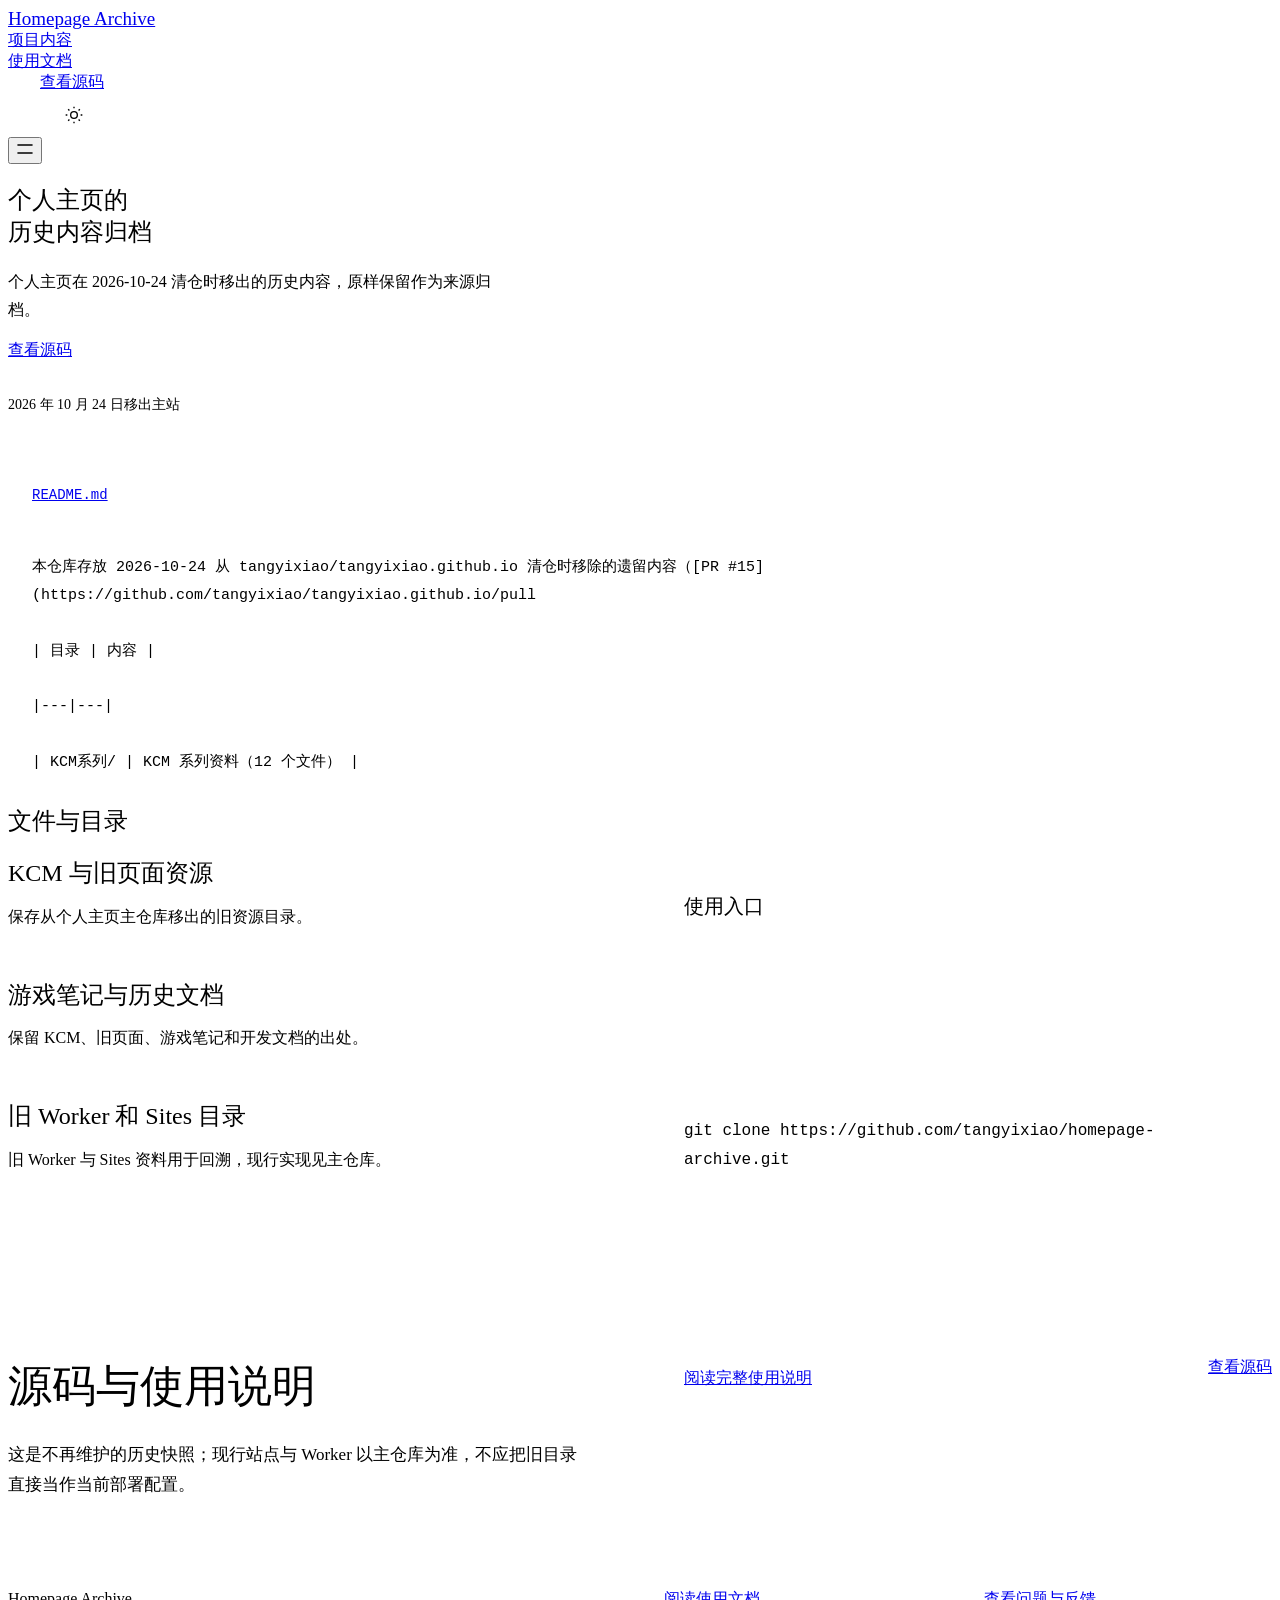
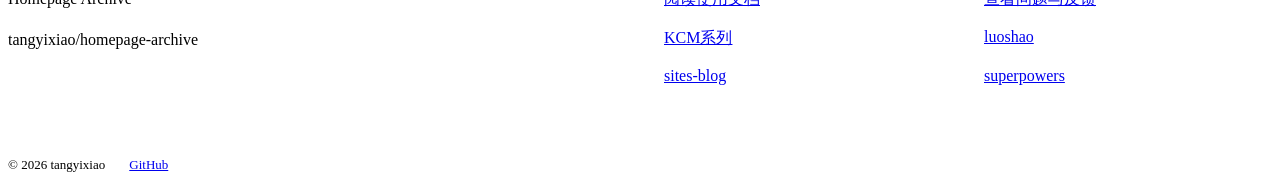
==== index.html @ c4706e4e "docs(pages): add project introduction website" ====
<!doctype html><html lang="zh-CN" data-type="software" data-radius="sharp" data-buttons="solid" data-motion data-page-mode="short" data-project="homepage-archive"><head><meta charset="utf-8"><meta name="viewport" content="width=device-width, initial-scale=1, viewport-fit=cover"><meta name="page-type" content="software"><meta name="site-kind" content="software"><title>Homepage Archive · 个人主页的 历史内容归档</title><meta name="description" content="个人主页在 2026-10-24 清仓时移出的历史内容，原样保留作为来源归档。"><link rel="stylesheet" href="assets/system.css"><link rel="stylesheet" href="assets/ui/cards.css"><link rel="stylesheet" href="assets/motion/motion.css"><link rel="stylesheet" href="assets/layout/layout.css"><link rel="stylesheet" href="assets/page.css"><!-- <html lang="en" data-radius="sharp">; keep this <style> after the links: layout.css resets --ly-scale -->
<style>
:root {
  --p-bg: #fafafa; --p-surface: #f0f1f3; --p-ink: #171717; --p-muted: #595959;
  --p-accent: #1748ca; --p-accent-ink: #fafafa; --p-action: #1748ca; --p-action-ink: #fafafa;
  --p-inv-bg: #171717; --p-inv-surface: #242424; --p-inv-ink: #fafafa; --p-inv-muted: #9b9b9b;
  --p-inv-accent: #fafafa; --p-inv-accent-ink: #171717; --p-inv-action: #fafafa; --p-inv-action-ink: #171717;
  --font-display: "Geist", system-ui, sans-serif;
  --font-text: "Geist", system-ui, sans-serif;
  --font-mono: "Geist Mono", ui-monospace, "SFMono-Regular", Menlo, Consolas, monospace;
  --display-weight: 500;
  --display-tracking: -0.035em;
  --display-tracking-xl: -0.045em;
}
</style><style>html[data-theme="light"]{--p-bg:#fafafa;--p-surface:#f0f1f3;--p-ink:#171717;--p-muted:#595959;--p-accent:#1748ca;--p-accent-ink:#ffffff;--p-action:#1748ca;--p-action-ink:#ffffff;color-scheme:light}html[data-theme="dark"]{--p-bg:#131517;--p-surface:#202427;--p-ink:#f0f1f2;--p-muted:#b5bbc1;--p-accent:#a4c2ff;--p-accent-ink:#131517;--p-action:#a4c2ff;--p-action-ink:#131517;color-scheme:dark}</style><script src="assets/theme.js"></script><link rel="icon" href="favicon.svg" type="image/svg+xml"></head><body><!-- source: tangyixiao/homepage-archive; hero: statement; brand/material override of dealer recorded in plans. --><header class="nav"><div class="wrap nav__bar"><a class="skip-link" href="#top">跳到正文</a><a class="nav__logo" href="#top">Homepage Archive</a><nav class="nav__links" aria-label="章节导航"><div class="nav__item"><a class="nav__link" href="#work">项目内容</a></div><div class="nav__item"><a class="nav__link" href="docs.html">使用文档</a></div></nav><div class="nav__actions"><a class="btn btn--primary" href="https://github.com/tangyixiao/homepage-archive">查看源码</a><button class="theme-toggle" type="button" data-theme-toggle aria-label="切换深浅色" aria-pressed="false"><svg width="20" height="20" viewBox="0 0 24 24" fill="none" stroke="currentColor" stroke-width="1.6" aria-hidden="true"><circle cx="12" cy="12" r="4"/><path d="M12 2v2m0 16v2M2 12h2m16 0h2M5 5l1.5 1.5m11 11L19 19M5 19l1.5-1.5m11-11L19 5"/></svg></button></div><button class="nav__toggle" type="button" aria-expanded="false" aria-label="菜单"><svg width="18" height="18" viewBox="0 0 18 18" aria-hidden="true"><path d="M2 5h14M2 13h14" stroke="currentColor" stroke-width="1.6" stroke-linecap="round"/></svg></button></div></header><main><section class="hero hero--statement" id="top"><div class="wrap"><div class="hero-text hero__in"><h1 id="hero-h">个人主页的<br>历史内容归档</h1><p class="hero__lead">个人主页在 2026-10-24 清仓时移出的历史内容，原样保留作为来源归档。</p><div class="btn-row"><a class="btn btn--primary" href="https://github.com/tangyixiao/homepage-archive">查看源码</a></div><p class="project-fact">2026 年 10 月 24 日移出主站</p><div class="statement-source"><div class="source-preview" data-visual><a class="source-path" href="https://github.com/tangyixiao/homepage-archive/blob/main/README.md">README.md</a><pre><code>本仓库存放 2026-10-24 从 tangyixiao/tangyixiao.github.io 清仓时移除的遗留内容（[PR #15](https://github.com/tangyixiao/tangyixiao.github.io/pull

| 目录 | 内容 |

|---|---|

| KCM系列/ | KCM 系列资料（12 个文件） |

| luoshao/ | luoshao 页面资源 |

| 极限身法/ | 「极限身法（无bug版）」游戏笔记 |

| worker-temp/ | Cloudflare Worker 临时开发目录（tangyixiao-api，notes 子系统的历史版本；现行版本见主仓库 notes-worker.js） |</code></pre></div></div></div></div></section><section class="section ground-surface" id="work"><div class="wrap"><div class="section-head"><h2>文件与目录</h2></div><div class="work-grid"><ul class="feature-rows"><li><h3>KCM 与旧页面资源</h3><p>保存从个人主页主仓库移出的旧资源目录。</p></li><li><h3>游戏笔记与历史文档</h3><p>保留 KCM、旧页面、游戏笔记和开发文档的出处。</p></li><li><h3>旧 Worker 和 Sites 目录</h3><p>旧 Worker 与 Sites 资料用于回溯，现行实现见主仓库。</p></li></ul><div class="work-material"><div class="usage-block"><p>使用入口</p><pre><code>git clone https://github.com/tangyixiao/homepage-archive.git</code></pre><a class="link" href="https://github.com/tangyixiao/homepage-archive/blob/main/README.md">阅读完整使用说明</a></div></div></div></div></section></main><footer class="footer closing footer--columns" id="use"><div class="wrap"><div class="closing-head"><h2>源码与使用说明</h2><p>这是不再维护的历史快照；现行站点与 Worker 以主仓库为准，不应把旧目录直接当作当前部署配置。</p><a class="btn btn--primary" href="https://github.com/tangyixiao/homepage-archive">查看源码</a></div><div class="closing-directory"><div class="footer__grid"><div><p class="footer-name">Homepage Archive</p><p>tangyixiao/homepage-archive</p></div><div class="resource-links"><a class="link" href="https://github.com/tangyixiao/homepage-archive/blob/main/README.md">阅读使用文档</a><a class="link" href="https://github.com/tangyixiao/homepage-archive/issues">查看问题与反馈</a><a class="link" href="https://github.com/tangyixiao/homepage-archive/tree/main/KCM%E7%B3%BB%E5%88%97">KCM系列</a><a class="link" href="https://github.com/tangyixiao/homepage-archive/tree/main/luoshao">luoshao</a><a class="link" href="https://github.com/tangyixiao/homepage-archive/tree/main/sites-blog">sites-blog</a><a class="link" href="https://github.com/tangyixiao/homepage-archive/tree/main/superpowers">superpowers</a></div></div><div class="footer__legal"><span>© 2026 tangyixiao</span><a href="https://github.com/tangyixiao/homepage-archive">GitHub</a></div></div></div></footer><script type="module" src="assets/system.js"></script><script type="module" src="assets/motion/motion.js"></script><script type="module" src="assets/layout/layout.js"></script></body></html>
---- assets/page.css ----
/* Page composition over the unmodified taste system. Source excerpts and photographs are the work. */
:root{--font-text:"Geist","PingFang SC","Microsoft YaHei",sans-serif;--font-display:"Geist","PingFang SC","Microsoft YaHei",sans-serif}
h1,h2,h3{font-weight:500;text-wrap:balance}h1{max-width:16ch}p{line-height:1.75}.nav__logo{font-size:19px;max-width:45%;overflow-wrap:anywhere}.nav__links{margin-left:auto}.nav__actions{margin-left:32px}.project-fact{margin-top:32px;font-size:14px;color:var(--muted)}
.hero__text{min-width:0}.hero__lead{max-width:40ch}.hero__media.material-media{background:none;border:0;box-shadow:none}.hero__media.material-media> *{width:100%;height:100%;display:block}.material-media .source-preview{height:100%;min-height:480px}.project-picture{display:block;overflow:hidden;width:100%;height:100%;background:var(--surface)}.project-picture img{width:100%;height:100%;object-fit:cover;display:block}.picture--contain img{object-fit:contain}.picture--contain{background:var(--surface)}
.material-stage{overflow:hidden;min-height:0}.material-stage>.project-picture{border-radius:0;background:transparent}.material-stage .picture--contain img{object-fit:contain}.source-preview{display:flex;flex-direction:column;border:1px solid var(--line);background:var(--surface);overflow:hidden;border-radius:var(--r-lg);color:var(--ink)}.source-path{font:500 14px/1.5 var(--font-mono);padding:20px 24px;border-bottom:1px solid var(--line);overflow-wrap:anywhere}.source-preview pre{margin:0;padding:28px 24px;overflow:auto;white-space:pre-wrap;overflow-wrap:anywhere;min-height:0;font:400 15px/1.85 var(--font-mono);color:var(--ink)}
.project-fact:empty{display:none}.statement-source{margin-top:48px;height:320px}.statement-source .source-preview{height:100%}.hero--statement h1{max-width:18ch}.hero--statement .hero__lead{max-width:62ch}.hero--statement .hero__in{max-width:none}
.hero__head{display:grid;grid-template-columns:minmax(0,7fr) minmax(0,4fr);gap:72px}.hero--product h1{font-size:clamp(42px,5vw,72px);max-width:18ch;letter-spacing:-.035em;line-height:1.1}.hero--product .hero__lead{margin-top:0}.hero--product .material-stage{height:100%;min-height:260px;margin-top:32px}.product-intro{align-self:start}.product-intro .project-fact{margin-top:24px}
.work-grid{display:grid;grid-template-columns:minmax(0,5fr) minmax(0,6fr);gap:calc(100% / 12 + 24px)}.feature-rows{margin:0;padding:0;list-style:none}.feature-rows li{padding:24px 0;border-bottom:1px solid var(--line)}.feature-rows li:first-child{padding-top:0}.feature-rows h3{font-size:24px;line-height:1.4;margin:0 0 12px}.feature-rows p{margin:0;font-size:16px;line-height:1.75}.work-material{min-width:0;min-height:400px}.usage-block{height:100%;background:var(--surface);padding:32px;border:1px solid var(--line);border-radius:var(--r-lg);display:flex;flex-direction:column;gap:24px;justify-content:center}.usage-block>p{font-size:20px;margin:0}.usage-block pre{font:400 16px/1.8 var(--font-mono);margin:0;white-space:pre-wrap;overflow-wrap:anywhere}.usage-block .link{align-self:flex-start}.supporting-pictures{display:grid;grid-template-columns:1fr;gap:24px;height:100%;max-height:480px}.supporting-pictures>.project-picture{min-height:0;max-height:228px}.supporting-pictures>.project-picture:only-child{max-height:480px}
.photo-pair{display:grid;grid-template-columns:1fr 1fr;gap:24px;height:calc(100% - 140px);min-height:300px;max-height:520px}.photo-pair a{display:block;overflow:hidden}.photo-pair img{width:100%;height:100%;object-fit:cover;display:block}.flag-field{display:grid;grid-template-columns:repeat(4,1fr);gap:48px;align-items:center;justify-items:center;width:100%;height:100%}.flag-field a{display:block;width:100%;overflow:hidden}.flag-field img{display:block;width:100%;height:auto;max-height:320px;object-fit:contain;image-rendering:auto}
.closing-head{display:grid;grid-template-columns:1fr auto;gap:24px 72px;align-content:start}.closing-head h2{grid-column:1;font-size:clamp(30px,3.4vw,48px);margin:0}.closing-head>p{grid-column:1;max-width:68ch;margin:0;font-size:17px}.closing-head>.btn{grid-column:2;grid-row:1/3;align-self:start}.closing-directory{display:flex;flex-direction:column;justify-content:flex-end;min-height:0}.footer.closing>.wrap{display:grid;grid-template-rows:1fr 1fr;gap:48px}.footer__grid{display:grid;grid-template-columns:1fr 1fr;gap:48px}.footer-name{font-size:32px;line-height:1.3;font-weight:500;margin:0 0 16px}.footer__grid p{font-size:16px}.resource-links{display:grid;grid-template-columns:1fr 1fr;gap:18px 32px;align-content:start}.resource-links .link{font-size:16px;overflow-wrap:anywhere;justify-self:start}.footer__legal{display:flex;align-items:baseline;flex-wrap:wrap;gap:24px;font-size:13px;border-top:1px solid var(--line);margin-top:48px;padding-top:24px}.credits summary{cursor:pointer}.credits ul{padding-left:16px}.credits a{overflow-wrap:anywhere}
html[data-project="OJ-NEXUS"] .source-preview,html[data-project="OJ-NEXUS"] .usage-block{border-radius:4px}html[data-project="OJ-NEXUS"] *{animation:none!important}
@media(min-width:640px) and (max-width:1023px){.work-grid{grid-template-columns:1fr;gap:32px}.feature-rows{display:grid;grid-template-columns:repeat(3,1fr);gap:24px}.feature-rows li{padding:0;border:0}.feature-rows h3{font-size:20px}.work-material{min-height:260px;height:300px}.hero__head{gap:32px}.material-media .source-preview{min-height:240px}.photo-pair{height:440px}.statement-source{height:300px}}
@media(max-width:639px){.nav__logo{font-size:16px;max-width:48%}.nav__actions{margin-left:auto}.nav__actions .btn{padding-inline:16px;font-size:14px}.hero--split h1,.hero--statement h1,.hero--product h1{font-size:clamp(30px,9vw,38px);line-height:1.15;max-width:18ch}.hero__lead{font-size:18px;line-height:1.65}.project-fact{margin-top:16px;font-size:13px}.hero__media.material-media{height:auto;min-height:0;flex:1}.material-media .source-preview{min-height:0;height:100%}.source-path{padding:12px 16px;font-size:13px}.source-preview pre{padding:16px;font-size:13px;line-height:1.7}.hero__head{display:block}.hero--product .hero__lead{margin-top:20px}.hero--product .material-stage{min-height:180px;margin-top:24px;flex:1}.hero--product .hero__in{display:flex;flex-direction:column}.hero--product .product-intro .project-fact{margin-top:16px}.work-grid{grid-template-columns:1fr;gap:32px}.feature-rows{display:block}.feature-rows li{padding:16px 0}.feature-rows h3{font-size:20px;margin-bottom:8px}.feature-rows p{font-size:16px}.work-material{min-height:220px;height:260px}.usage-block{padding:24px;gap:16px}.usage-block pre{font-size:14px}.photo-pair{grid-template-columns:1fr;gap:16px;height:calc(100% - 130px);max-height:none;min-height:0}.photo-pair a{min-height:180px}.flag-field{grid-template-columns:repeat(2,1fr);gap:24px}.flag-field img{max-height:140px}.statement-source{height:220px;margin-top:24px}.closing-head{display:flex;flex-direction:column;gap:24px}.closing-head>p{font-size:16px}.closing-head>.btn{align-self:stretch}.footer.closing>.wrap{grid-template-rows:auto 1fr;gap:48px}.footer__grid{grid-template-columns:1fr;gap:24px}.footer-name{font-size:28px}.resource-links{gap:16px}.footer__legal{margin-top:32px;gap:16px}.supporting-pictures{max-height:260px;grid-template-columns:1fr 1fr;gap:12px}.supporting-pictures>.project-picture{max-height:none}.photo-pair img{object-fit:cover}#work:has(.work-grid){--hm:2}#use{--hm:2}}
.skip-link{position:absolute;left:-10000px;top:auto;width:1px;height:1px;overflow:hidden}.skip-link:focus{left:var(--gutter);top:8px;width:auto;height:auto;background:var(--bg);padding:16px;z-index:20}.hero__head>:first-child{grid-column:1}.hero__head>.product-intro{grid-column:2}.hero--product .hero__stage.material-stage{border-radius:0}
@media(min-width:640px) and (max-width:1023px){.work-material{height:42vh;min-height:320px}.supporting-pictures{max-height:none}.supporting-pictures>.project-picture:only-child{max-height:none}.supporting-pictures>.project-picture{max-height:none;flex:1}.supporting-pictures{grid-template-rows:1fr 1fr}}
@media(max-width:639px){#work:has(.work-grid),#use{--hm:1}.nav__logo{max-width:53%;font-size:15px}.nav__actions{margin-left:auto}.nav__actions .btn{padding-inline:12px}.hero--product .hero__stage.material-stage{aspect-ratio:auto;flex:1}.hero__head>:first-child,.hero__head>.product-intro{grid-column:auto}}
.theme-toggle{height:44px;width:44px;display:grid;place-items:center;flex:0 0 44px;cursor:pointer;color:var(--ink);background:transparent;border:1px solid var(--line);border-radius:var(--r-btn);margin-left:12px;transition:background 180ms,transform 180ms}.theme-toggle:hover{background:var(--surface)}.theme-toggle:active{transform:translateY(1px)}.theme-toggle:focus-visible{outline:2px solid var(--accent);outline-offset:3px}
@media(min-width:1024px){.work-material{height:500px;min-height:500px}.work-material>.source-preview{height:100%}.hero--split h1{font-size:clamp(38px,4.5vw,64px)}}
@media(max-width:639px){.nav__logo{max-width:42%;font-size:14px}.nav__actions{margin-left:auto}.nav__toggle{margin-left:8px}.theme-toggle{margin-left:8px;width:36px;flex-basis:36px;height:40px}.nav__actions .btn{font-size:13px;padding-inline:10px}.nav__logo{line-height:1.3}.hero--product h1{font-size:32px}.source-path{line-height:1.6}}
@media(min-width:1024px){.hero__head{grid-template-columns:repeat(12,minmax(0,1fr));gap:24px;align-items:start}.hero__head>:first-child{grid-column:1/span 6}.hero__head>.product-intro{grid-column:7/span 6}.hero--product h1,.hero--split h1{font-size:60px}.work-grid{grid-template-columns:repeat(12,minmax(0,1fr));gap:24px}.feature-rows{grid-column:1/span 6;padding-right:48px}.work-material{grid-column:7/span 6}.work-grid .source-preview{height:100%}}
@media(min-width:640px) and (max-width:1023px){.hero__head{display:block}.product-intro{margin-top:24px}.product-intro .hero__lead{max-width:60ch}.hero--product h1{max-width:none}.hero__head .project-fact{margin-top:16px}.hero--product .hero__stage.material-stage{margin-top:24px}}
@media(max-width:639px){.work-material{height:236px;min-height:236px}.feature-rows h3{font-size:19px}.feature-rows li{padding:14px 0}.feature-rows p{line-height:1.65}}
@media(min-width:1024px){.work-material{height:min(500px,calc(100svh - 300px));min-height:0}.hero--product h1{font-size:clamp(40px,4.16vw,60px)}}
.work-material>.source-preview{height:100%}.source-preview pre{flex:1}.usage-block{justify-content:space-between}.supporting-pictures:has(>:only-child){grid-template-rows:1fr}
/* Real quoted source can contain arrays, Markdown brackets and the word placeholder.
   Keep kit diagnostics intact, but do not outline authentic source as unfinished page copy. */
.source-preview code[data-placeholder],.usage-block code[data-placeholder],.docs-markdown [data-placeholder]{outline:none}
.hero--product .hero__stage.material-stage{background:none}
.nav:not(.is-open) .nav__actions>.theme-toggle{display:grid}
@media(max-width:639px){.nav__logo{white-space:normal;max-width:40%;font-size:13px;line-height:1.35;min-width:0}.nav__bar{gap:8px}.nav__actions{gap:8px}.nav .nav__actions>.theme-toggle{margin-left:0}}
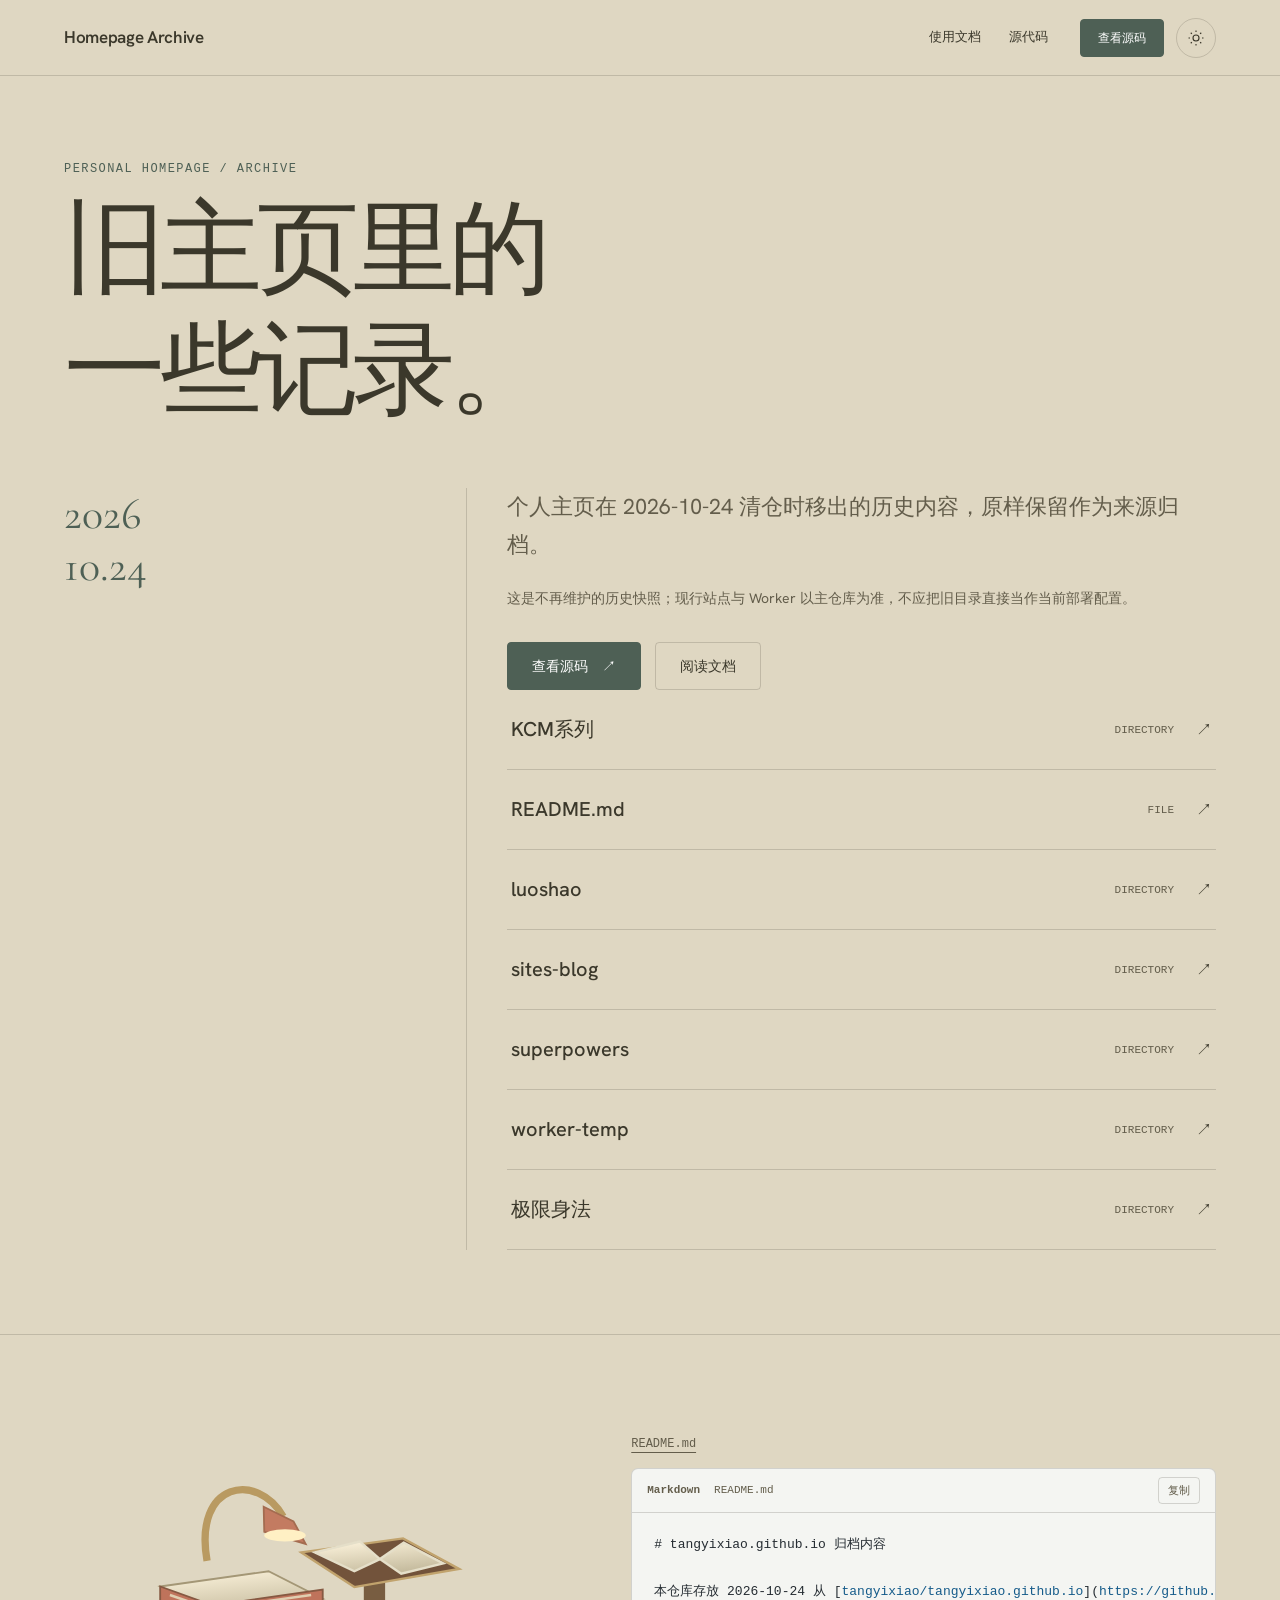
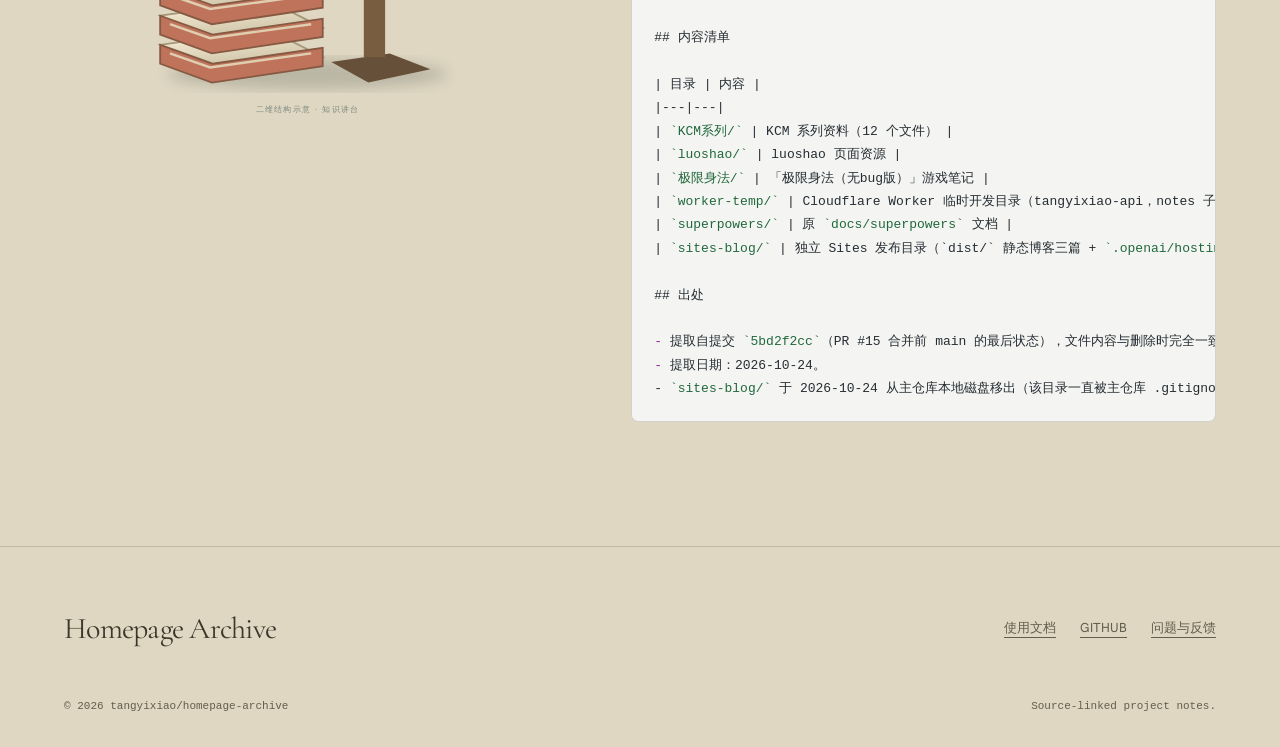
==== commit 8da64449: "docs(pages): polish source and mobile presentation" ====
--- a/index.html
+++ b/index.html
@@ -1,27 +1,20 @@
-<!doctype html><html lang="zh-CN" data-type="software" data-radius="sharp" data-buttons="solid" data-motion data-page-mode="short" data-project="homepage-archive"><head><meta charset="utf-8"><meta name="viewport" content="width=device-width, initial-scale=1, viewport-fit=cover"><meta name="page-type" content="software"><meta name="site-kind" content="software"><title>Homepage Archive · 个人主页的 历史内容归档</title><meta name="description" content="个人主页在 2026-10-24 清仓时移出的历史内容，原样保留作为来源归档。"><link rel="stylesheet" href="assets/system.css"><link rel="stylesheet" href="assets/ui/cards.css"><link rel="stylesheet" href="assets/motion/motion.css"><link rel="stylesheet" href="assets/layout/layout.css"><link rel="stylesheet" href="assets/page.css"><!-- <html lang="en" data-radius="sharp">; keep this <style> after the links: layout.css resets --ly-scale -->
-<style>
-:root {
-  --p-bg: #fafafa; --p-surface: #f0f1f3; --p-ink: #171717; --p-muted: #595959;
-  --p-accent: #1748ca; --p-accent-ink: #fafafa; --p-action: #1748ca; --p-action-ink: #fafafa;
-  --p-inv-bg: #171717; --p-inv-surface: #242424; --p-inv-ink: #fafafa; --p-inv-muted: #9b9b9b;
-  --p-inv-accent: #fafafa; --p-inv-accent-ink: #171717; --p-inv-action: #fafafa; --p-inv-action-ink: #171717;
-  --font-display: "Geist", system-ui, sans-serif;
-  --font-text: "Geist", system-ui, sans-serif;
-  --font-mono: "Geist Mono", ui-monospace, "SFMono-Regular", Menlo, Consolas, monospace;
-  --display-weight: 500;
-  --display-tracking: -0.035em;
-  --display-tracking-xl: -0.045em;
-}
-</style><style>html[data-theme="light"]{--p-bg:#fafafa;--p-surface:#f0f1f3;--p-ink:#171717;--p-muted:#595959;--p-accent:#1748ca;--p-accent-ink:#ffffff;--p-action:#1748ca;--p-action-ink:#ffffff;color-scheme:light}html[data-theme="dark"]{--p-bg:#131517;--p-surface:#202427;--p-ink:#f0f1f2;--p-muted:#b5bbc1;--p-accent:#a4c2ff;--p-accent-ink:#131517;--p-action:#a4c2ff;--p-action-ink:#131517;color-scheme:dark}</style><script src="assets/theme.js"></script><link rel="icon" href="favicon.svg" type="image/svg+xml"></head><body><!-- source: tangyixiao/homepage-archive; hero: statement; brand/material override of dealer recorded in plans. --><header class="nav"><div class="wrap nav__bar"><a class="skip-link" href="#top">跳到正文</a><a class="nav__logo" href="#top">Homepage Archive</a><nav class="nav__links" aria-label="章节导航"><div class="nav__item"><a class="nav__link" href="#work">项目内容</a></div><div class="nav__item"><a class="nav__link" href="docs.html">使用文档</a></div></nav><div class="nav__actions"><a class="btn btn--primary" href="https://github.com/tangyixiao/homepage-archive">查看源码</a><button class="theme-toggle" type="button" data-theme-toggle aria-label="切换深浅色" aria-pressed="false"><svg width="20" height="20" viewBox="0 0 24 24" fill="none" stroke="currentColor" stroke-width="1.6" aria-hidden="true"><circle cx="12" cy="12" r="4"/><path d="M12 2v2m0 16v2M2 12h2m16 0h2M5 5l1.5 1.5m11 11L19 19M5 19l1.5-1.5m11-11L19 5"/></svg></button></div><button class="nav__toggle" type="button" aria-expanded="false" aria-label="菜单"><svg width="18" height="18" viewBox="0 0 18 18" aria-hidden="true"><path d="M2 5h14M2 13h14" stroke="currentColor" stroke-width="1.6" stroke-linecap="round"/></svg></button></div></header><main><section class="hero hero--statement" id="top"><div class="wrap"><div class="hero-text hero__in"><h1 id="hero-h">个人主页的<br>历史内容归档</h1><p class="hero__lead">个人主页在 2026-10-24 清仓时移出的历史内容，原样保留作为来源归档。</p><div class="btn-row"><a class="btn btn--primary" href="https://github.com/tangyixiao/homepage-archive">查看源码</a></div><p class="project-fact">2026 年 10 月 24 日移出主站</p><div class="statement-source"><div class="source-preview" data-visual><a class="source-path" href="https://github.com/tangyixiao/homepage-archive/blob/main/README.md">README.md</a><pre><code>本仓库存放 2026-10-24 从 tangyixiao/tangyixiao.github.io 清仓时移除的遗留内容（[PR #15](https://github.com/tangyixiao/tangyixiao.github.io/pull
+<!doctype html><html lang="zh-CN" data-project="homepage-archive" data-family="timeline"><head><meta charset="utf-8"><meta name="viewport" content="width=device-width, initial-scale=1"><meta name="description" content="个人主页在 2026-10-24 清仓时移出的历史内容，原样保留作为来源归档。"><meta name="color-scheme" content="light dark"><title>Homepage Archive · 旧主页里的 一些记录。</title><link rel="stylesheet" href="assets/fonts/fonts.css"><link rel="stylesheet" href="assets/fonts/display.css"><link rel="stylesheet" href="assets/site.css"><link rel="stylesheet" href="assets/docs-v3.css"><link rel="stylesheet" href="assets/three/view3d.css"><link rel="stylesheet" href="assets/polish.css"><style>:root{--font-body:"Hanken Grotesk","PingFang SC","Microsoft YaHei",sans-serif;--font-text:var(--font-body);--model-accent:var(--accent);--font-display:"Cormorant Garamond","Songti SC","SimSun",serif;--font-mono:"Geist Mono","SFMono-Regular",Consolas,monospace}html[data-theme="light"]{--bg:#DFD7C2;--surface:#F4EAD3;--ink:#3B382B;--muted:#635d4b;--accent:#4e6055;--accent-ink:#FFFFFF;--line:color-mix(in srgb,#3B382B 19%,transparent);color-scheme:light}html[data-theme="dark"]{--bg:#23241B;--surface:#35392B;--ink:#EFE8D0;--muted:#aeb69a;--accent:#a3c6af;--accent-ink:#000000;--line:color-mix(in srgb,#EFE8D0 19%,transparent);color-scheme:dark}</style><script src="assets/theme.js"></script><link rel="icon" type="image/svg+xml" href="favicon.svg"></head><body><header class="nav site-nav"><div class="wrap nav-inner"><a class="skip-link" href="#top">跳到正文</a><a class="site-brand" href="index.html">Homepage Archive</a><nav class="site-links" aria-label="项目导航"><a href="docs.html">使用文档</a><a href="https://github.com/tangyixiao/homepage-archive">源代码</a></nav><div class="nav-controls"><a class="btn nav-cta" href="https://github.com/tangyixiao/homepage-archive">查看源码</a><button class="site-theme" type="button" data-theme-toggle aria-label="切换深浅色" aria-pressed="false"><svg width="18" height="18" viewBox="0 0 24 24" fill="none" stroke="currentColor" stroke-width="1.5" aria-hidden="true"><circle cx="12" cy="12" r="4"/><path d="M12 2v2m0 16v2M2 12h2m16 0h2M5 5l1.5 1.5m11 11L19 19M5 19l1.5-1.5m11-11L19 5"/></svg></button><button class="site-menu-toggle" data-menu-toggle type="button" aria-label="菜单" aria-expanded="false" aria-controls="site-drawer"><svg width="20" height="20" viewBox="0 0 20 20" fill="none" stroke="currentColor" stroke-width="1.4" aria-hidden="true"><path d="M3 6h14M3 14h14"/></svg></button></div></div><nav class="site-drawer" id="site-drawer" hidden><a href="index.html">项目首页</a><a href="docs.html">使用文档</a><a href="https://github.com/tangyixiao/homepage-archive">查看源码</a><p class="drawer-note">Homepage Archive</p></nav></header><main id="top"><article><section class="timeline-hero"><div class="wrap"><p class="eyebrow">PERSONAL HOMEPAGE / ARCHIVE</p><h1 class="timeline-title">旧主页里的<br>一些记录。</h1><div class="timeline-grid"><div class="timeline-date">2026<br>10.24</div><div class="timeline-entry"><p class="lede">个人主页在 2026-10-24 清仓时移出的历史内容，原样保留作为来源归档。</p><p class="status-note">这是不再维护的历史快照；现行站点与 Worker 以主仓库为准，不应把旧目录直接当作当前部署配置。</p><div class="actions"><a class="btn" href="https://github.com/tangyixiao/homepage-archive">查看源码 <span aria-hidden="true">↗</span></a><a class="btn secondary" href="docs.html">阅读文档</a></div><ul class="directory-list"><li><a href="https://github.com/tangyixiao/homepage-archive/tree/main/KCM%E7%B3%BB%E5%88%97"><strong>KCM系列</strong><span class="file-type">DIRECTORY</span><span aria-hidden="true">↗</span></a></li><li><a href="https://github.com/tangyixiao/homepage-archive/blob/main/README.md"><strong>README.md</strong><span class="file-type">FILE</span><span aria-hidden="true">↗</span></a></li><li><a href="https://github.com/tangyixiao/homepage-archive/tree/main/luoshao"><strong>luoshao</strong><span class="file-type">DIRECTORY</span><span aria-hidden="true">↗</span></a></li><li><a href="https://github.com/tangyixiao/homepage-archive/tree/main/sites-blog"><strong>sites-blog</strong><span class="file-type">DIRECTORY</span><span aria-hidden="true">↗</span></a></li><li><a href="https://github.com/tangyixiao/homepage-archive/tree/main/superpowers"><strong>superpowers</strong><span class="file-type">DIRECTORY</span><span aria-hidden="true">↗</span></a></li><li><a href="https://github.com/tangyixiao/homepage-archive/tree/main/worker-temp"><strong>worker-temp</strong><span class="file-type">DIRECTORY</span><span aria-hidden="true">↗</span></a></li><li><a href="https://github.com/tangyixiao/homepage-archive/tree/main/%E6%9E%81%E9%99%90%E8%BA%AB%E6%B3%95"><strong>极限身法</strong><span class="file-type">DIRECTORY</span><span aria-hidden="true">↗</span></a></li></ul></div></div></div></section><section class="section top-rule"><div class="wrap code-layout"><div class="project-3d" data-model="library" data-model-lang="zh-CN"><img src="assets/three/fallbacks/library.svg" alt="项目结构示意"></div><div class="source-area" id="source-code"><a class="source-link" href="https://github.com/tangyixiao/homepage-archive/blob/main/README.md">README.md</a><div class="docs-code" data-code-block><div class="docs-code-toolbar"><span class="docs-code-language">Markdown</span><span class="docs-code-file">README.md</span><button class="docs-code-copy" type="button" data-copy-code aria-label="复制代码">复制</button><span class="docs-copy-status" role="status" aria-live="polite"></span></div><pre tabindex="0"><code class="highlight language-markdown" data-language="markdown"><span class="tok-gh"># tangyixiao.github.io 归档内容</span>
+
+本仓库存放 2026-10-24 从 [<span class="tok-nt">tangyixiao/tangyixiao.github.io</span>](<span class="tok-na">https://github.com/tangyixiao/tangyixiao.github.io</span>) 清仓时移除的遗留内容（[PR <span class="tok-ni">#15</span>](https://github.com/tangyixiao/tangyixiao.github.io/pull/15)），原样保留、不再维护。
+
+<span class="tok-gu">## 内容清单</span>
 
 | 目录 | 内容 |
+|---|---|
+| <span class="tok-sb">`KCM系列/`</span> | KCM 系列资料（12 个文件） |
+| <span class="tok-sb">`luoshao/`</span> | luoshao 页面资源 |
+| <span class="tok-sb">`极限身法/`</span> | 「极限身法（无bug版）」游戏笔记 |
+| <span class="tok-sb">`worker-temp/`</span> | Cloudflare Worker 临时开发目录（tangyixiao-api，notes 子系统的历史版本；现行版本见主仓库 notes-worker.js） |
+| <span class="tok-sb">`superpowers/`</span> | 原 <span class="tok-sb">`docs/superpowers`</span> 文档 |
+| <span class="tok-sb">`sites-blog/`</span> | 独立 Sites 发布目录（`dist/` 静态博客三篇 + <span class="tok-sb">`.openai/hosting.json`</span> 发布身份；原本是主仓库内的独立单提交本地 git 仓库 <span class="tok-sb">`d648ee3`</span>，未设远端） |
 
-|---|---|
+<span class="tok-gu">## 出处</span>
 
-| KCM系列/ | KCM 系列资料（12 个文件） |
-
-| luoshao/ | luoshao 页面资源 |
-
-| 极限身法/ | 「极限身法（无bug版）」游戏笔记 |
-
-| worker-temp/ | Cloudflare Worker 临时开发目录（tangyixiao-api，notes 子系统的历史版本；现行版本见主仓库 notes-worker.js） |</code></pre></div></div></div></div></section><section class="section ground-surface" id="work"><div class="wrap"><div class="section-head"><h2>文件与目录</h2></div><div class="work-grid"><ul class="feature-rows"><li><h3>KCM 与旧页面资源</h3><p>保存从个人主页主仓库移出的旧资源目录。</p></li><li><h3>游戏笔记与历史文档</h3><p>保留 KCM、旧页面、游戏笔记和开发文档的出处。</p></li><li><h3>旧 Worker 和 Sites 目录</h3><p>旧 Worker 与 Sites 资料用于回溯，现行实现见主仓库。</p></li></ul><div class="work-material"><div class="usage-block"><p>使用入口</p><pre><code>git clone https://github.com/tangyixiao/homepage-archive.git</code></pre><a class="link" href="https://github.com/tangyixiao/homepage-archive/blob/main/README.md">阅读完整使用说明</a></div></div></div></div></section></main><footer class="footer closing footer--columns" id="use"><div class="wrap"><div class="closing-head"><h2>源码与使用说明</h2><p>这是不再维护的历史快照；现行站点与 Worker 以主仓库为准，不应把旧目录直接当作当前部署配置。</p><a class="btn btn--primary" href="https://github.com/tangyixiao/homepage-archive">查看源码</a></div><div class="closing-directory"><div class="footer__grid"><div><p class="footer-name">Homepage Archive</p><p>tangyixiao/homepage-archive</p></div><div class="resource-links"><a class="link" href="https://github.com/tangyixiao/homepage-archive/blob/main/README.md">阅读使用文档</a><a class="link" href="https://github.com/tangyixiao/homepage-archive/issues">查看问题与反馈</a><a class="link" href="https://github.com/tangyixiao/homepage-archive/tree/main/KCM%E7%B3%BB%E5%88%97">KCM系列</a><a class="link" href="https://github.com/tangyixiao/homepage-archive/tree/main/luoshao">luoshao</a><a class="link" href="https://github.com/tangyixiao/homepage-archive/tree/main/sites-blog">sites-blog</a><a class="link" href="https://github.com/tangyixiao/homepage-archive/tree/main/superpowers">superpowers</a></div></div><div class="footer__legal"><span>© 2026 tangyixiao</span><a href="https://github.com/tangyixiao/homepage-archive">GitHub</a></div></div></div></footer><script type="module" src="assets/system.js"></script><script type="module" src="assets/motion/motion.js"></script><script type="module" src="assets/layout/layout.js"></script></body></html>+<span class="tok-k">-</span><span class="tok-w"> </span>提取自提交 <span class="tok-sb">`5bd2f2cc`</span>（PR <span class="tok-ni">#15</span> 合并前 main 的最后状态），文件内容与删除时完全一致。
+<span class="tok-k">-</span><span class="tok-w"> </span>提取日期：2026-10-24。
+- <span class="tok-sb">`sites-blog/`</span> 于 2026-10-24 从主仓库本地磁盘移出（该目录一直被主仓库 .gitignore 忽略、从未被 git 跟踪），文件与原提交 <span class="tok-sb">`d648ee3`</span> 完全一致。</code></pre></div></div></div></section></article></main><footer class="site-footer"><div class="wrap"><div class="footer-top"><span class="footer-name">Homepage Archive</span><nav class="footer-links"><a href="docs.html">使用文档</a><a href="https://github.com/tangyixiao/homepage-archive">GITHUB</a><a href="https://github.com/tangyixiao/homepage-archive/issues">问题与反馈</a></nav></div><div class="footer-bottom"><span>© 2026 tangyixiao/homepage-archive</span><span>Source-linked project notes.</span></div></div></footer><script src="assets/site.js" defer></script><script src="assets/docs-v3.js" defer></script><script type="module" src="assets/three/view3d.js"></script></body></html>
--- a/assets/fonts/fonts.css
+++ b/assets/fonts/fonts.css
@@ -0,0 +1,49 @@
+@font-face {
+  font-family: 'Hanken Grotesk';
+  font-style: normal;
+  font-weight: 400;
+  font-display: swap;
+  src: url(cf4b8930b864b433.woff2) format('truetype');
+}
+@font-face {
+  font-family: 'Hanken Grotesk';
+  font-style: normal;
+  font-weight: 500;
+  font-display: swap;
+  src: url(bac34dd4b9537444.woff2) format('truetype');
+}
+@font-face {
+  font-family: 'Hanken Grotesk';
+  font-style: normal;
+  font-weight: 600;
+  font-display: swap;
+  src: url(0b905a4fc43ece05.woff2) format('truetype');
+}
+@font-face {
+  font-family: 'Newsreader';
+  font-style: normal;
+  font-weight: 400;
+  font-display: swap;
+  src: url(d6c65600eb0149bc.woff2) format('truetype');
+}
+@font-face {
+  font-family: 'Newsreader';
+  font-style: normal;
+  font-weight: 500;
+  font-display: swap;
+  src: url(3208926ba69d6886.woff2) format('truetype');
+}
+@font-face {
+  font-family: 'Newsreader';
+  font-style: normal;
+  font-weight: 600;
+  font-display: swap;
+  src: url(151ae355673a2936.woff2) format('truetype');
+}
+@font-face {
+  font-family: 'Newsreader';
+  font-style: normal;
+  font-weight: 700;
+  font-display: swap;
+  src: url(33e1f2853df3544d.woff2) format('truetype');
+}
--- a/assets/fonts/display.css
+++ b/assets/fonts/display.css
@@ -0,0 +1,14 @@
+@font-face {
+  font-family: 'Cormorant Garamond';
+  font-style: normal;
+  font-weight: 400;
+  font-display: swap;
+  src: url(bb8f3c3b0ca40380.woff2) format('truetype');
+}
+@font-face {
+  font-family: 'Cormorant Garamond';
+  font-style: normal;
+  font-weight: 600;
+  font-display: swap;
+  src: url(705776b6237d1fd4.woff2) format('truetype');
+}
--- a/assets/site.css
+++ b/assets/site.css
@@ -0,0 +1,26 @@
+/* Shared accessibility and reading primitives. Project compositions are separate. */
+*{box-sizing:border-box}html{scroll-behavior:smooth;scroll-padding-top:90px}body{margin:0;background:var(--bg);color:var(--ink);font:400 16px/1.75 var(--font-body);-webkit-font-smoothing:antialiased}a{color:inherit;text-decoration-thickness:1px;text-underline-offset:5px}button,input{font:inherit}button,a{-webkit-tap-highlight-color:transparent}button{cursor:pointer}button:focus-visible,a:focus-visible,input:focus-visible{outline:3px solid var(--accent);outline-offset:4px}img{display:block;max-width:100%;height:auto}p{margin:0 0 1em}h1,h2,h3{line-height:1.18;font-weight:500;margin:0;text-wrap:balance}h1,h2{font-family:var(--font-display)}h1{letter-spacing:-.055em}h2{font-size:clamp(30px,4vw,54px);letter-spacing:-.035em}h3{font-size:21px}ul{padding-left:1.2em}.wrap{max-width:1440px;margin:auto;padding:0 64px}.eyebrow{font:500 12px/1.5 var(--font-mono);letter-spacing:.12em;text-transform:uppercase;color:var(--accent)}.lede{font-size:clamp(17px,1.7vw,22px);line-height:1.75;color:var(--muted);max-width:42em}.kicker{display:inline-flex;gap:12px;align-items:center;font:500 12px/1.6 var(--font-mono);letter-spacing:.06em}.kicker:before{content:"";width:7px;height:7px;border-radius:50%;background:var(--accent)}.btn{display:inline-flex;justify-content:center;align-items:center;gap:14px;min-height:48px;padding:12px 24px;border:1px solid var(--accent);background:var(--accent);color:var(--accent-ink);text-decoration:none;border-radius:4px;font:500 14px/1.5 var(--font-body);transition:transform .18s,filter .18s}.btn:hover{transform:translateY(-2px);filter:brightness(1.08)}.btn:active{transform:translateY(1px)}.btn.secondary{background:transparent;color:var(--ink);border-color:var(--line)}.actions{display:flex;flex-wrap:wrap;align-items:center;gap:14px;margin-top:32px}.text-link{font-size:14px;color:var(--muted)}.section{padding:100px 0}.section-heading{display:flex;align-items:baseline;gap:32px;justify-content:space-between;margin-bottom:48px}.section-heading p{max-width:34em;color:var(--muted);margin:0}.top-rule{border-top:1px solid var(--line)}.section-number{font:12px var(--font-mono);color:var(--accent);margin-bottom:20px}.status-note{color:var(--muted);max-width:65em;font-size:14px}.caps{list-style:none;padding:0;margin:0}.caps li{padding:26px 0;border-top:1px solid var(--line)}.caps h3{margin-bottom:12px}.caps p{color:var(--muted);margin:0;font-size:15px}.source-area{min-width:0}.source-link{font:12px/1.6 var(--font-mono);color:var(--muted);display:block;margin:0 0 14px;overflow-wrap:anywhere}.source-area>.docs-code{margin-top:0}.code-layout{display:grid;grid-template-columns:minmax(0,1fr) minmax(0,1.2fr);gap:80px;align-items:start}.site-footer{padding:56px 0 30px;border-top:1px solid var(--line)}.footer-top{display:flex;gap:40px;justify-content:space-between;align-items:center;margin-bottom:42px}.footer-name{font-family:var(--font-display);font-size:30px;letter-spacing:-.025em}.footer-links{display:flex;gap:24px;flex-wrap:wrap;font-size:13px;color:var(--muted)}.footer-bottom{font:11px/1.8 var(--font-mono);display:flex;justify-content:space-between;gap:24px;color:var(--muted)}.footer-bottom details{max-width:65%}.footer-bottom summary{cursor:pointer}.footer-bottom ul{padding-left:18px}.footer-bottom a{overflow-wrap:anywhere}
+/* One functional navigation shell; the projects keep their own typography and art. */
+.site-nav{position:sticky;top:0;z-index:60;height:76px;background:var(--bg);border-bottom:1px solid var(--line)}.nav-inner{height:100%;display:flex;align-items:center;gap:32px}.site-brand{font:600 17px/1.3 var(--font-body);letter-spacing:-.02em;text-decoration:none;max-width:38%;overflow-wrap:anywhere}.site-links{margin-left:auto;display:flex;gap:28px;align-items:center}.site-links a{font-size:13px;text-decoration:none;position:relative}.site-links a:after{content:"";position:absolute;bottom:-6px;left:0;width:0;height:1px;background:currentColor;transition:width .2s}.site-links a:hover:after{width:100%}.nav-controls{display:flex;align-items:center;gap:12px}.nav-cta{min-height:38px;padding:9px 17px;font-size:12px}.site-theme,.site-menu-toggle{height:40px;width:40px;display:grid;place-items:center;color:var(--ink);border:1px solid var(--line);background:transparent;border-radius:50%;padding:0}.site-theme:hover,.site-menu-toggle:hover{background:var(--surface)}.site-menu-toggle{display:none;border-radius:4px}.skip-link{position:absolute;left:-9999px;top:8px;background:var(--bg);padding:12px;z-index:90}.skip-link:focus{left:20px}.site-drawer{display:none}.site-nav.is-open .site-drawer{display:flex}.site-drawer{position:fixed;inset:76px 0 0;background:var(--bg);padding:48px 24px;flex-direction:column;gap:24px;font-size:26px}.site-drawer a{text-decoration:none}.site-drawer .drawer-note{font-size:14px;color:var(--muted);margin-top:auto}.site-drawer[hidden]{display:none!important}
+/* Atlas — a copper and parchment historical folio. */
+.atlas-hero{position:relative;padding:52px 0 70px;overflow:hidden}.atlas-dateline{display:flex;justify-content:space-between;border-block:1px solid var(--line);padding:12px 0;font:12px var(--font-mono);letter-spacing:.15em}.atlas-title{font-size:clamp(72px,12vw,176px);letter-spacing:.02em;text-align:center;margin:44px 0 14px;font-family:var(--font-display);font-weight:400}.atlas-subtitle{font:italic clamp(16px,2vw,26px) var(--font-display);text-align:center;color:var(--muted);margin-bottom:38px}.atlas-grid{display:grid;grid-template-columns:minmax(0,1fr) minmax(0,1.65fr);gap:72px;align-items:center}.atlas-grid .project-3d{min-height:480px}.atlas-copy{border-left:3px solid var(--accent);padding-left:30px}.atlas-copy h2{font-size:36px;margin:14px 0 24px}.atlas-flags{display:grid;grid-template-columns:repeat(4,1fr);gap:24px;border-block:1px solid var(--line);padding:40px 0}.atlas-flags a{display:flex;align-items:center;justify-content:center;min-height:100px}.atlas-flags img{max-height:140px;object-fit:contain}.atlas-margins{display:grid;grid-template-columns:180px minmax(0,1fr) minmax(0,1fr);gap:50px}.atlas-margins .caps li:first-child{border-top:0;padding-top:0}
+/* Editorial — an actual reading room, with a red pencil interaction. */
+.editorial-hero{padding:80px 0 60px}.editorial-masthead{display:flex;justify-content:space-between;gap:30px;border-bottom:3px double var(--line);padding-bottom:16px;font:12px var(--font-mono);letter-spacing:.08em}.editorial-columns{display:grid;grid-template-columns:minmax(0,1.25fr) minmax(0,.75fr);gap:90px;margin-top:58px}.editorial-title{font-size:clamp(58px,7.3vw,112px);font-weight:400;letter-spacing:-.035em}.editorial-title em{font-weight:400;color:var(--accent)}.editorial-intro{margin-top:36px;max-width:34em}.editorial-side{border-left:1px solid var(--line);padding-left:40px}.editorial-side .project-3d{min-height:380px}.editorial-note{font:italic 18px/1.8 var(--font-display);color:var(--muted);margin-top:24px}.proof-sheet{border:1px solid var(--line);padding:48px;background:var(--surface);position:relative}.proof-sheet:before{content:"01 / EDIT";font:11px var(--font-mono);color:var(--accent);display:block;margin-bottom:28px}.proof-sentence{font:400 clamp(24px,3vw,42px)/1.8 var(--font-display);letter-spacing:-.01em;margin-bottom:24px}.proof-sentence del{text-decoration-color:var(--accent);text-decoration-thickness:2px;color:var(--muted)}.proof-sentence ins{text-decoration:none;color:var(--accent);border-bottom:2px solid var(--accent)}.proof-sheet button{background:transparent;border:0;border-bottom:1px solid var(--accent);color:var(--accent);padding:6px 0;font-size:13px}.editorial-content{display:grid;grid-template-columns:minmax(0,1fr) minmax(0,1fr);gap:90px}.editorial-content .caps{counter-reset:entry}.editorial-content .caps li{counter-increment:entry;position:relative;padding-left:48px}.editorial-content .caps li:before{content:"0" counter(entry);position:absolute;left:0;top:28px;font:12px var(--font-mono);color:var(--accent)}
+/* Academic folio — paper, typography and a genuine template preview. */
+.folio-hero{padding:70px 0}.folio-topline{display:flex;gap:40px;align-items:center}.folio-seal{height:72px;width:72px;border:1px solid var(--accent);border-radius:50%;display:grid;place-items:center;font-family:var(--font-display);font-size:30px;color:var(--accent)}.folio-grid{display:grid;grid-template-columns:minmax(0,.92fr) minmax(0,1.08fr);gap:70px;align-items:center;margin-top:42px}.folio-title{font-size:clamp(56px,7vw,100px);font-family:var(--font-display);font-weight:400;letter-spacing:.005em}.folio-preview{padding:28px;background:var(--accent);box-shadow:18px 18px 0 var(--line)}.folio-preview img{width:100%;height:auto;background:#fff}.folio-meta{font:12px var(--font-mono);margin-top:20px;color:var(--muted)}.folio-layout{display:grid;grid-template-columns:minmax(0,1fr) minmax(0,1fr);gap:80px;align-items:center}.folio-layout .project-3d{min-height:430px}.folio-tabs{display:flex;gap:8px;margin-top:22px}.folio-tabs button{background:transparent;border:1px solid var(--line);color:var(--ink);padding:8px 16px;font-size:12px}.folio-tabs button[aria-pressed=true]{background:var(--accent);color:var(--accent-ink);border-color:var(--accent)}
+/* Training notebook — legible learning records, not a made-up analytics board. */
+.notebook-hero{padding:64px 0 74px}.notebook-head{display:grid;grid-template-columns:minmax(0,1.1fr) minmax(0,.9fr);gap:74px;align-items:center}.notebook-title{font-size:clamp(55px,7.5vw,108px);letter-spacing:-.055em}.notebook-title b{font-weight:500;color:var(--accent)}.notebook-model{background:var(--surface);border-radius:50% 50% 12px 12px;padding:28px 10px 0;border:1px solid var(--line)}.notebook-model .project-3d{min-height:440px}.learning-steps{margin-top:70px;display:grid;grid-template-columns:repeat(3,1fr);gap:32px}.learning-step{border-top:3px solid var(--accent);padding-top:20px}.learning-step span{font:12px var(--font-mono);color:var(--accent)}.learning-step h3{margin:16px 0}.learning-step p{font-size:15px;color:var(--muted)}.notebook-paper{background:var(--surface);border:1px solid var(--line);padding:42px;box-shadow:8px 10px 0 var(--line)}
+/* Catalog — navigation through real folders and source materials. */
+.catalog-hero{padding:74px 0 40px}.catalog-heading{display:flex;justify-content:space-between;gap:50px;align-items:flex-end;padding-bottom:48px;border-bottom:1px solid var(--line)}.catalog-title{font-size:clamp(60px,9vw,130px);line-height:.98}.catalog-heading .lede{max-width:28em}.catalog-index{display:grid;grid-template-columns:minmax(0,.6fr) minmax(0,1.4fr);gap:70px;padding-top:50px}.catalog-marker{position:sticky;top:110px;align-self:start;font:12px/2 var(--font-mono);color:var(--accent)}.directory-list{list-style:none;padding:0;margin:0}.directory-list li{border-bottom:1px solid var(--line)}.directory-list a{padding:22px 4px;display:flex;align-items:center;gap:22px;justify-content:space-between;text-decoration:none;transition:padding .2s,background .2s}.directory-list a:hover{padding-left:18px;background:var(--surface)}.directory-list .file-type{font:11px var(--font-mono);color:var(--muted);margin-left:auto}.directory-list strong{font-size:20px;font-weight:500;overflow-wrap:anywhere}.catalog-aside{padding:35px;border:1px solid var(--line);background:var(--surface)}
+/* Terminal/tool pages use their own compact, typographic workbench. */
+.terminal-hero{padding:54px 0 74px}.terminal-label{display:flex;align-items:center;gap:12px;font:12px var(--font-mono);color:var(--accent)}.terminal-label:before{content:"";width:9px;height:9px;background:var(--accent);border-radius:50%}.terminal-grid{display:grid;grid-template-columns:minmax(0,1fr) minmax(0,1.1fr);gap:70px;align-items:center;margin-top:52px}.terminal-title{font-size:clamp(52px,6vw,86px);font-family:var(--font-display);line-height:1.06}.terminal-stage{border:1px solid var(--line);border-radius:18px;background:var(--surface);padding:16px;box-shadow:0 28px 60px -45px var(--ink)}.terminal-stage .project-3d{min-height:430px}.terminal-facts{display:flex;gap:24px;font:11px var(--font-mono);margin-top:40px;color:var(--muted);flex-wrap:wrap}.terminal-facts span{border-left:2px solid var(--accent);padding-left:12px}
+/* The archive is a photographic publication. The wall has a deliberate physical depth mode. */
+.archive-hero{padding:42px 0 80px;overflow:hidden}.archive-masthead{display:flex;justify-content:space-between;align-items:center;gap:20px;font:11px var(--font-mono);letter-spacing:.1em;padding-bottom:20px;border-bottom:1px solid var(--line)}.archive-heading{display:grid;grid-template-columns:minmax(0,1.2fr) minmax(0,.8fr);gap:70px;align-items:end;margin-top:44px}.archive-year{font:400 clamp(70px,12vw,172px)/.9 var(--font-display);letter-spacing:-.06em}.archive-year small{font:500 .24em/1.6 var(--font-body);letter-spacing:.03em;display:block;margin-top:24px}.archive-heading .lede{font-size:17px;max-width:26em;margin-bottom:0}.archive-controls{display:flex;gap:12px;align-items:center;justify-content:space-between;margin:36px 0 0;font-size:12px}.archive-controls button{border:1px solid var(--line);padding:8px 16px;background:transparent;color:var(--ink);border-radius:30px}.archive-controls button[aria-pressed=true]{background:var(--ink);color:var(--bg)}.photo-wall{position:relative;display:grid;grid-template-columns:minmax(0,1.35fr) minmax(0,1fr) minmax(0,1fr);gap:24px;align-items:center;min-height:540px;perspective:1500px;padding:40px 0;transform-style:preserve-3d}.archive-print{position:relative;background:var(--paper,var(--surface));border:1px solid var(--line);padding:14px 14px 26px;box-shadow:0 12px 30px -20px #0006;transform:translateZ(0);transition:transform .6s,box-shadow .6s;display:block}.archive-print img{width:100%;height:340px;object-fit:contain}.photo-wall.is-depth .archive-print:nth-child(1){transform:rotateY(12deg) rotateX(3deg) translateZ(70px);z-index:3}.photo-wall.is-depth .archive-print:nth-child(2){transform:rotateY(-10deg) rotateZ(3deg) translateZ(-20px);z-index:2}.photo-wall.is-depth .archive-print:nth-child(3){transform:rotateY(-16deg) rotateZ(-3deg) translateZ(-80px);z-index:1}.photo-wall.is-depth .archive-print{box-shadow:25px 35px 50px -34px #000a}.archive-layout-poster .archive-heading{grid-template-columns:minmax(0,1fr);text-align:center;gap:30px}.archive-layout-poster .archive-heading .lede{margin:auto;max-width:45em}.archive-layout-poster .photo-wall{grid-template-columns:minmax(0,1fr) minmax(0,1.5fr) minmax(0,1fr)}.archive-layout-spread .archive-year{font-size:clamp(65px,9vw,126px)}.archive-layout-spread .photo-wall{grid-template-columns:minmax(0,1fr) minmax(0,1fr);gap:40px}.archive-layout-spread .archive-print:first-child{grid-row:span 2}.archive-layout-spread .archive-print:first-child img{height:470px}.archive-layout-spread .archive-print:not(:first-child) img{height:200px}.archive-layout-ribbon .archive-heading{grid-template-columns:minmax(0,.9fr) minmax(0,1.1fr)}.archive-layout-ribbon .photo-wall{grid-template-columns:repeat(3,1fr);border-block:1px solid var(--line);margin-top:30px}.archive-caption-row{display:grid;grid-template-columns:minmax(0,1fr) minmax(0,1fr) minmax(0,1fr);gap:24px;padding:0 0 28px;font:11px var(--font-mono);color:var(--muted)}.archive-links{display:grid;grid-template-columns:minmax(0,1fr) minmax(0,1fr);gap:80px}.archive-links p{max-width:45em}.archive-source{padding:32px;background:var(--surface);border-top:3px solid var(--accent)}
+/* Timeline / tiny repositories remain purposeful and compact. */
+.timeline-hero{padding:84px 0}.timeline-title{font-size:clamp(56px,8vw,118px);max-width:13ch}.timeline-grid{display:grid;grid-template-columns:minmax(0,.6fr) minmax(0,1.4fr);gap:80px;margin-top:56px}.timeline-date{font:400 44px/1.2 var(--font-display);color:var(--accent)}.timeline-entry{border-left:1px solid var(--line);padding-left:40px}.tiny-hero{padding:100px 0 80px}.tiny-title{font-size:clamp(70px,15vw,210px);font-family:var(--font-mono);letter-spacing:-.07em}.tiny-copy{display:grid;grid-template-columns:minmax(0,.7fr) minmax(0,1.3fr);gap:80px;margin-top:55px}.profile-hero{padding:70px 0}.profile-grid{display:grid;grid-template-columns:minmax(0,1.2fr) minmax(0,.8fr);gap:90px;align-items:center}.profile-title{font-size:clamp(65px,10vw,140px);font-family:var(--font-display);line-height:1.03}.profile-avatar{background:var(--surface);padding:55px;border-radius:50%;max-width:460px;margin:auto;border:1px solid var(--line)}.profile-avatar img{border-radius:50%;width:100%}.profile-disciplines{display:flex;gap:20px;flex-wrap:wrap;margin:30px 0;font:13px var(--font-mono);color:var(--accent)}
+@media(max-width:1100px){.wrap{padding-inline:36px}.code-layout,.editorial-columns,.editorial-content,.atlas-grid,.folio-grid,.folio-layout,.notebook-head,.catalog-index,.terminal-grid,.profile-grid{gap:42px}.atlas-margins{grid-template-columns:120px minmax(0,1fr) minmax(0,1fr);gap:30px}.photo-wall{min-height:450px}.archive-print img{height:280px}.archive-heading{gap:40px}.profile-avatar{padding:35px}}
+@media(max-width:767px){html{scroll-padding-top:78px}.wrap{padding-inline:22px}.section{padding:64px 0}.section-heading{display:block;margin-bottom:30px}.section-heading p{margin-top:18px}.site-nav{height:64px}.nav-inner{gap:14px}.site-brand{max-width:calc(100% - 110px);font-size:15px}.site-links,.nav-cta{display:none}.nav-controls{margin-left:auto}.site-menu-toggle{display:grid}.site-drawer{top:64px}.site-theme,.site-menu-toggle{height:38px;width:38px}.nav-controls{gap:8px}.code-layout,.editorial-columns,.editorial-content,.atlas-grid,.folio-grid,.folio-layout,.notebook-head,.catalog-index,.terminal-grid,.profile-grid,.archive-links,.timeline-grid,.tiny-copy{grid-template-columns:minmax(0,1fr);gap:38px}.lede{font-size:17px}.actions{gap:12px}.actions .btn{flex:1;min-width:140px}.footer-top{display:block;margin-bottom:30px}.footer-links{margin-top:24px;gap:18px}.footer-bottom{display:block}.footer-bottom details{max-width:100%;margin-top:16px}.atlas-hero{padding-top:28px}.atlas-title{font-size:76px;margin-top:32px}.atlas-subtitle{font-size:19px}.atlas-grid .project-3d{min-height:330px}.atlas-copy{padding-left:20px}.atlas-flags{grid-template-columns:minmax(0,1fr) minmax(0,1fr);gap:18px;padding:28px 0}.atlas-flags img{max-height:90px}.atlas-margins{grid-template-columns:minmax(0,1fr);gap:24px}.editorial-hero{padding:35px 0 45px}.editorial-masthead{font-size:10px;gap:18px}.editorial-columns{margin-top:35px}.editorial-title{font-size:60px}.editorial-side{border-left:0;padding-left:0}.editorial-side .project-3d{min-height:320px}.proof-sheet{padding:28px}.proof-sentence{font-size:28px}.folio-hero{padding:40px 0}.folio-title{font-size:56px}.folio-preview{padding:16px;box-shadow:8px 8px 0 var(--line)}.folio-seal{width:56px;height:56px;font-size:23px}.folio-topline{gap:20px}.folio-grid{margin-top:30px}.folio-layout .project-3d{min-height:320px}.notebook-hero{padding:40px 0}.notebook-title{font-size:58px}.notebook-model .project-3d{min-height:320px}.learning-steps{grid-template-columns:minmax(0,1fr);margin-top:38px;gap:24px}.notebook-paper{padding:25px}.catalog-hero{padding:40px 0}.catalog-heading{display:block;padding-bottom:30px}.catalog-title{font-size:66px}.catalog-heading .lede{margin-top:28px}.catalog-index{padding-top:30px}.catalog-marker{position:static}.directory-list strong{font-size:17px}.directory-list a{gap:15px}.terminal-hero{padding:35px 0}.terminal-title{font-size:54px}.terminal-grid{margin-top:30px}.terminal-stage{padding:8px}.terminal-stage .project-3d{min-height:320px}.archive-hero{padding-top:26px}.archive-masthead{font-size:10px;letter-spacing:.04em}.archive-heading,.archive-layout-ribbon .archive-heading{grid-template-columns:minmax(0,1fr);gap:28px;margin-top:34px}.archive-year{font-size:86px}.archive-heading .lede{max-width:none;font-size:15px}.archive-controls{margin-top:26px}.photo-wall,.archive-layout-poster .photo-wall,.archive-layout-spread .photo-wall,.archive-layout-ribbon .photo-wall{grid-template-columns:minmax(0,1fr);gap:25px;min-height:0;padding:32px 15px}.archive-print img,.archive-layout-spread .archive-print:first-child img,.archive-layout-spread .archive-print:not(:first-child) img{height:260px}.archive-layout-spread .archive-print:first-child{grid-row:auto}.photo-wall.is-depth .archive-print:nth-child(1){transform:rotateY(8deg) rotateZ(-3deg) translateZ(20px)}.photo-wall.is-depth .archive-print:nth-child(2){transform:rotateY(-8deg) rotateZ(3deg) translateZ(0)}.photo-wall.is-depth .archive-print:nth-child(3){transform:rotateY(8deg) rotateZ(-3deg) translateZ(-20px)}.archive-caption-row{display:none}.archive-layout-poster .archive-heading{text-align:left}.archive-layout-poster .archive-heading .lede{margin:0}.archive-layout-spread .archive-year{font-size:76px}.archive-source{padding:24px}.timeline-hero,.tiny-hero{padding:55px 0}.timeline-title{font-size:62px}.tiny-title{font-size:80px}.timeline-entry{padding-left:24px}.profile-hero{padding:40px 0}.profile-title{font-size:76px}.profile-avatar{max-width:300px;padding:30px}.profile-disciplines{font-size:12px;gap:14px}.caps li{padding:21px 0}}
+@media(prefers-reduced-motion:reduce){html{scroll-behavior:auto}*,*:before,*:after{scroll-behavior:auto!important;animation:none!important;transition:none!important}.photo-wall .archive-print{transition:none}}
+
+/* Code blocks scroll within their columns, including intermediate grid items. */
+.code-layout>*,.editorial-content>*,.atlas-margins>*,.tiny-copy>*,.catalog-index>*,.timeline-grid>*{min-width:0}
--- a/assets/docs-v3.css
+++ b/assets/docs-v3.css
@@ -0,0 +1,36 @@
+/* v3 documentation: restrained reading surface; page accent comes from its brand. */
+:root{--doc-bg:var(--bg,#fbfbfa);--doc-surface:var(--surface,#f1f2ef);--doc-ink:var(--ink,#242622);--doc-muted:var(--muted,#666b62);--doc-line:var(--line,#dedfd9);--doc-accent:var(--accent,#65513c);--code-bg:#f4f5f2;--code-ink:#252c32;--code-comment:#6b756b;--code-key:#8c2c9b;--code-string:#21683c;--code-number:#925e10;--code-name:#155b8a;--code-error:#ab3541;--doc-font:var(--font-text,Inter,"Segoe UI","PingFang SC","Microsoft YaHei",sans-serif);--doc-mono:var(--font-mono,"SFMono-Regular",Consolas,monospace)}
+html[data-theme=dark],html[data-color-mode=dark],html.dark{--doc-bg:var(--bg,#111310);--doc-surface:var(--surface,#1b1e19);--doc-ink:var(--ink,#e7eae2);--doc-muted:var(--muted,#a5ac9e);--doc-line:var(--line,#33392f);--doc-accent:var(--accent,#d3ba91);--code-bg:#181d20;--code-ink:#dfe6eb;--code-comment:#94a28e;--code-key:#c7a5ee;--code-string:#a2d4ad;--code-number:#e8ba7a;--code-name:#8bc9e8;--code-error:#f1a0a6;color-scheme:dark}
+@media(prefers-color-scheme:dark){html:not([data-theme=light]):not([data-theme=dark]):not([data-color-mode=light]){--doc-bg:var(--bg,#111310);--doc-surface:var(--surface,#1b1e19);--doc-ink:var(--ink,#e7eae2);--doc-muted:var(--muted,#a5ac9e);--doc-line:var(--line,#33392f);--doc-accent:var(--accent,#d3ba91);--code-bg:#181d20;--code-ink:#dfe6eb;--code-comment:#94a28e;--code-key:#c7a5ee;--code-string:#a2d4ad;--code-number:#e8ba7a;--code-name:#8bc9e8;--code-error:#f1a0a6}}
+html[data-docs=v3]{scroll-padding-top:108px}.docs-page{margin:0;min-height:100vh;color:var(--doc-ink);background:var(--doc-bg);font-family:var(--doc-font);-webkit-font-smoothing:antialiased}
+.docs-page>.nav,.docs-default-nav{position:fixed;inset:0 0 auto;z-index:50;background:var(--doc-bg);border-bottom:1px solid var(--doc-line)}
+.docs-default-nav{height:72px;display:flex;align-items:center;justify-content:space-between;padding:0 max(24px,calc((100vw - 1320px)/2));gap:24px}.docs-default-nav a{color:var(--doc-ink);text-decoration:none;font-size:14px}
+.docs-shell{max-width:1320px;margin:auto;padding:126px 40px 100px;display:grid;grid-template-columns:220px minmax(0,850px);gap:80px;align-items:start;min-height:0;height:auto}
+.docs-sidebar{position:sticky;top:106px;max-height:calc(100vh - 130px);overflow-y:auto;scrollbar-width:thin;font-size:13px;line-height:1.65;padding-right:12px}
+.docs-back{color:var(--doc-ink);text-decoration:none;display:inline-block;padding:5px 0 25px;font-weight:550}.docs-toc{border-top:1px solid var(--doc-line);padding-top:23px}.docs-toc summary{cursor:pointer;font-size:13px;font-weight:600;letter-spacing:.02em}
+.docs-toc ol,.docs-resources ul{list-style:none;padding:0;margin:18px 0 0}.docs-toc li{margin:3px 0}.docs-toc a{display:block;border-left:2px solid transparent;padding:4px 0 4px 12px;text-decoration:none;color:var(--doc-muted);overflow-wrap:anywhere}
+.docs-toc .docs-level-2 a{padding-left:22px}.docs-toc .docs-level-3 a{padding-left:32px}.docs-toc a:hover,.docs-toc a[aria-current=location]{color:var(--doc-accent);border-color:var(--doc-accent)}
+.docs-resources{margin-top:28px;border-top:1px solid var(--doc-line);padding-top:22px}.docs-resources h2{margin:0;font:600 12px/1.6 var(--doc-font);letter-spacing:.03em}.docs-resources li{margin:8px 0;overflow-wrap:anywhere}.docs-resources a{color:var(--doc-muted);text-decoration:none}.docs-resources a:hover{text-decoration:underline;color:var(--doc-accent)}
+.docs-main{min-width:0;width:100%}.docs-intro{padding-bottom:38px;margin-bottom:42px;border-bottom:1px solid var(--doc-line)}.docs-eyebrow{font-size:11px;letter-spacing:.16em;font-weight:600;color:var(--doc-muted);margin:0 0 18px}
+.docs-intro h1{font:500 clamp(30px,3.2vw,44px)/1.16 var(--doc-font);letter-spacing:-.035em;margin:0 0 16px;max-width:none;overflow-wrap:anywhere}.docs-intro>p:not(.docs-eyebrow){font-size:15px;line-height:1.7;color:var(--doc-muted);margin:0 0 20px}.docs-source{display:flex;gap:18px;align-items:center;flex-wrap:wrap;font-size:12px;color:var(--doc-muted)}.docs-source a{color:var(--doc-accent);text-decoration:none}.docs-source code{font-family:var(--doc-mono);font-size:11px}
+.docs-markdown{font:400 16px/1.85 var(--doc-font);overflow-wrap:anywhere;min-width:0}.docs-markdown>:first-child{margin-top:0}.docs-markdown>:last-child{margin-bottom:0}.docs-markdown p,.docs-markdown ul,.docs-markdown ol,.docs-markdown blockquote,.docs-markdown details{margin:0 0 24px}
+.docs-markdown h1,.docs-markdown h2,.docs-markdown h3,.docs-markdown h4,.docs-markdown h5,.docs-markdown h6{max-width:none;position:relative;scroll-margin-top:110px;line-height:1.4;text-wrap:initial;letter-spacing:-.02em;font-weight:550;color:var(--doc-ink)}
+.docs-markdown h1{font-size:30px;margin:48px 0 24px}.docs-markdown h2{font-size:25px;margin:52px 0 24px;padding-bottom:13px;border-bottom:1px solid var(--doc-line)}.docs-markdown h3{font-size:20px;margin:38px 0 18px}.docs-markdown h4,.docs-markdown h5,.docs-markdown h6{font-size:17px;margin:30px 0 16px}
+.docs-heading-anchor{margin-left:10px;font-size:.75em;opacity:0;text-decoration:none!important;color:var(--doc-muted)!important}.docs-markdown :is(h1,h2,h3,h4,h5,h6):hover .docs-heading-anchor,.docs-heading-anchor:focus-visible{opacity:1}
+.docs-markdown a{color:var(--doc-accent);text-decoration:underline;text-decoration-thickness:1px;text-underline-offset:3px}.docs-markdown strong{font-weight:650}.docs-markdown ul,.docs-markdown ol{padding-left:1.6em}.docs-markdown li{margin:7px 0}.docs-markdown li>p{margin:0 0 12px}.docs-markdown hr{border:0;border-top:1px solid var(--doc-line);margin:42px 0}
+.docs-markdown blockquote{margin-left:0;margin-right:0;border-left:3px solid var(--doc-line);padding:4px 0 4px 22px;color:var(--doc-muted)}.docs-markdown blockquote>:last-child{margin-bottom:0}.docs-markdown kbd{font:12px/1.7 var(--doc-mono);border:1px solid var(--doc-line);border-bottom-width:2px;border-radius:4px;padding:2px 6px;background:var(--doc-surface);color:var(--doc-ink)}
+.docs-markdown :not(pre)>code{font: .87em/1.7 var(--doc-mono);padding:.16em .36em;border-radius:4px;background:var(--doc-surface);color:var(--doc-ink);box-decoration-break:clone}.docs-markdown details{border:1px solid var(--doc-line);border-radius:6px;padding:14px 18px}.docs-markdown summary{cursor:pointer;font-weight:550}.docs-markdown details[open]>summary{margin-bottom:18px}
+.docs-markdown img.docs-image{display:block;max-width:100%;height:auto;margin:22px auto;border-radius:4px}.docs-markdown a:has(>img.docs-image){display:inline-block;max-width:100%}.docs-markdown a>img.docs-image{margin:0;vertical-align:middle}.docs-image-fallback{display:block;padding:16px 18px;margin-block:20px;border:1px solid var(--doc-line);font-size:13px}.docs-image-unavailable{color:var(--doc-muted);font-size:13px}.docs-align-center{text-align:center}.docs-align-right{text-align:right}
+.docs-table-wrap{max-width:100%;overflow:auto;margin:28px 0;scrollbar-width:thin;border:1px solid var(--doc-line);border-radius:5px}.docs-markdown table{border-collapse:collapse;width:100%;font-size:14px;line-height:1.65}.docs-markdown th,.docs-markdown td{padding:12px 16px;text-align:left;border-bottom:1px solid var(--doc-line);min-width:100px}.docs-markdown th{background:var(--doc-surface);font-weight:600;white-space:nowrap}.docs-markdown tr:last-child td{border-bottom:0}.docs-markdown>table{display:block;max-width:100%;overflow:auto}
+.docs-task-item{list-style:none;position:relative}.docs-task-box{width:15px;height:15px;margin:0 8px 0 -22px;vertical-align:-1px;accent-color:var(--doc-accent);opacity:1}
+.docs-markdown .docs-alert{--alert:#6b8497;background:color-mix(in srgb,var(--alert) 6%,var(--doc-bg));border:0;border-left:3px solid var(--alert);border-radius:0 5px 5px 0;padding:18px 22px;color:var(--doc-ink);margin:28px 0}.docs-alert-title{display:block;color:var(--alert);font-size:14px;margin-bottom:8px}.docs-alert-tip{--alert:#3c8a65!important}.docs-alert-important{--alert:#9973bc!important}.docs-alert-warning{--alert:#b38632!important}.docs-alert-caution{--alert:#bd6360!important}
+/* Code components work both in documents and in the landing page's source viewer. */
+.docs-code{background:var(--code-bg);color:var(--code-ink);border:1px solid var(--doc-line);border-radius:7px;margin:24px 0;overflow:hidden;min-width:0;max-width:100%;font-weight:400}
+.docs-code-toolbar{min-height:42px;display:flex;align-items:center;gap:14px;padding:8px 15px;border-bottom:1px solid var(--doc-line);font:11px/1.5 var(--doc-mono);color:var(--doc-muted)}.docs-code-language{font-weight:600;flex-shrink:0}.docs-code-file{min-width:0;overflow:hidden;text-overflow:ellipsis;white-space:nowrap}.docs-code-copy{margin-left:auto;border:1px solid var(--doc-line);background:transparent;color:var(--doc-muted);border-radius:4px;padding:4px 9px;font:11px/1.5 var(--doc-font);cursor:pointer;flex-shrink:0}.docs-code-copy:hover{background:var(--doc-surface);color:var(--doc-ink)}.docs-code-copy:disabled{cursor:default}.docs-code-copy[data-copy-state=success]{color:var(--code-string)}.docs-copy-status{position:absolute;clip-path:inset(50%);width:1px;height:1px;overflow:hidden;white-space:nowrap}
+.docs-code pre{margin:0!important;padding:20px 22px!important;background:transparent!important;border:0!important;max-width:100%;overflow:auto;white-space:pre!important;tab-size:4;scrollbar-width:thin}.docs-code pre code{font:13px/1.8 var(--doc-mono)!important;color:var(--code-ink);background:none!important;padding:0!important;white-space:pre!important;overflow-wrap:normal!important;word-break:normal!important;display:block}
+.highlight :is(.tok-c,.tok-c1,.tok-cm,.tok-cp,.tok-cs,.tok-ch){color:var(--code-comment)}.highlight :is(.tok-k,.tok-kc,.tok-kd,.tok-kn,.tok-kp,.tok-kr,.tok-kt,.tok-o,.tok-ow){color:var(--code-key)}.highlight :is(.tok-s,.tok-s1,.tok-s2,.tok-sa,.tok-sb,.tok-sc,.tok-sd,.tok-se,.tok-sh,.tok-si,.tok-sr,.tok-ss,.tok-dl){color:var(--code-string)}.highlight :is(.tok-m,.tok-mb,.tok-mf,.tok-mh,.tok-mi,.tok-mo,.tok-il){color:var(--code-number)}.highlight :is(.tok-nf,.tok-nc,.tok-nd,.tok-ne,.tok-nn,.tok-nt,.tok-na,.tok-nb,.tok-bp,.tok-fm){color:var(--code-name)}.highlight .tok-err{color:var(--code-error)}.highlight :is(.tok-gd,.tok-ge){color:var(--code-error)}.highlight .tok-gi{color:var(--code-string)}
+.docs-footer{max-width:1240px;margin:0 auto;padding:25px 40px 40px;border-top:1px solid var(--doc-line);display:flex;gap:24px;font-size:13px}.docs-footer a{color:var(--doc-muted)}.docs-page .footer.closing,.docs-page .footer.closing>.wrap{height:auto;min-height:0;max-height:none;display:block}.docs-page .footer.closing{padding-block:50px 30px}.docs-page .closing-head{margin-bottom:42px}
+.docs-page :focus-visible,.docs-code :focus-visible{outline:2px solid var(--doc-accent);outline-offset:4px}
+@media(max-width:1100px){.docs-shell{padding-inline:30px;grid-template-columns:190px minmax(0,1fr);gap:42px}}
+@media(max-width:767px){.docs-shell{display:block;padding:98px 22px 65px}.docs-sidebar{position:static;max-height:none;padding:0;overflow:visible;margin-bottom:34px}.docs-back{padding-bottom:18px}.docs-toc{padding-top:17px}.docs-toc nav{max-height:230px;overflow:auto}.docs-toc ol{margin-top:12px}.docs-resources{margin-top:17px;padding-top:16px}.docs-resources ul{display:flex;flex-wrap:wrap;gap:6px 20px;margin-top:10px}.docs-resources li{margin:0}.docs-intro{padding-bottom:28px;margin-bottom:30px}.docs-intro h1{font-size:30px}.docs-markdown{font-size:15px;line-height:1.85}.docs-markdown h1{font-size:26px}.docs-markdown h2{font-size:22px;margin-top:40px}.docs-markdown h3{font-size:19px}.docs-heading-anchor{opacity:.5}.docs-code pre{padding:16px!important}.docs-code pre code{font-size:12px!important}.docs-code-toolbar{padding:8px 12px}.docs-markdown th,.docs-markdown td{padding:10px 13px}.docs-markdown .docs-alert{padding:15px 17px}.docs-footer{padding-inline:22px}.docs-default-nav{height:65px;padding-inline:22px}}
+@media(prefers-reduced-motion:reduce){html[data-docs=v3]{scroll-behavior:auto}.docs-page *{animation:none!important;transition:none!important}}
--- a/assets/three/view3d.css
+++ b/assets/three/view3d.css
@@ -0,0 +1,10 @@
+.project-3d{--three-ink:var(--ink,#252a29);--three-line:color-mix(in srgb,var(--three-ink) 20%,transparent);position:relative;display:grid;grid-template-rows:auto minmax(220px,1fr) auto auto;min-width:0;min-height:430px;color:var(--three-ink);isolation:isolate}
+.project-3d *{box-sizing:border-box}.project-3d__header{display:flex;align-items:center;justify-content:space-between;gap:16px;padding-block:12px;border-top:1px solid var(--three-line);font:500 12px/1.4 var(--font-text,system-ui);letter-spacing:.04em}.project-3d__title{overflow-wrap:anywhere}.project-3d__state{flex:none;opacity:.65;font-size:11px;font-variant-numeric:tabular-nums}
+.project-3d__stage{position:relative;width:100%;height:100%;min-height:220px;overflow:hidden;cursor:grab;touch-action:pan-y;outline:none}.project-3d__stage.is-dragging{cursor:grabbing}.project-3d__stage:focus-visible{outline:2px solid var(--model-accent,var(--accent,#4c9e81));outline-offset:-4px;border-radius:8px}
+.project-3d__render{position:absolute!important;inset:0;width:100%;height:100%;opacity:0;transition:opacity .2s ease}.project-3d__fallback{position:absolute;inset:0;width:100%;height:100%;object-fit:contain;opacity:1;transition:opacity .2s ease}.project-3d[data-three-state=ready] .project-3d__render{opacity:1}.project-3d[data-three-state=ready] .project-3d__fallback{opacity:0}.project-3d__render>.print3d__hit{pointer-events:none!important}
+.project-3d__controls{display:flex;flex-wrap:wrap;align-items:center;justify-content:space-between;gap:14px 24px;padding-block:12px;border-top:1px solid var(--three-line);font:500 12px/1.3 var(--font-text,system-ui)}.project-3d__presets{display:flex;flex-wrap:wrap;gap:5px}.project-3d__button{appearance:none;padding:8px 11px;min-height:34px;border:1px solid transparent;border-radius:4px;color:inherit;background:transparent;font:inherit;cursor:pointer;transition:background .15s,transform .15s}.project-3d__button:hover{background:color-mix(in srgb,currentColor 8%,transparent)}.project-3d__button:active{transform:translateY(1px)}.project-3d__button[aria-pressed=true]{border-color:var(--three-line);background:color-mix(in srgb,currentColor 5%,transparent)}.project-3d__button:disabled{opacity:.45;cursor:default}.project-3d__button:focus-visible,.project-3d__slider:focus-visible{outline:2px solid var(--model-accent,var(--accent,#4c9e81));outline-offset:3px}
+.project-3d__range{display:flex;align-items:center;gap:10px;min-width:180px;max-width:260px;flex:1}.project-3d__slider{width:100%;min-width:0;accent-color:var(--model-accent,var(--accent,#4c9e81));cursor:ew-resize}.project-3d__angle{min-width:40px;text-align:right;font-variant-numeric:tabular-nums}.project-3d__hint{margin:0!important;padding-block:2px 10px;font:400 11px/1.6 var(--font-text,system-ui)!important;opacity:.65;max-width:none!important}.project-3d__concept-note{display:inline}.project-3d[data-three-state=fallback] .project-3d__stage{cursor:default}
+@media(max-width:639px){.project-3d{min-height:430px;grid-template-rows:auto minmax(240px,1fr) auto auto}.project-3d__header{gap:10px;font-size:11px}.project-3d__state{font-size:10px}.project-3d__controls{gap:8px;padding-block:8px}.project-3d__range{flex-basis:100%;max-width:none}.project-3d__button{padding:7px 10px;min-height:34px}.project-3d__hint{font-size:10px!important}.project-3d__concept-note{display:none}}
+@media(prefers-reduced-motion:reduce){.project-3d *{transition:none!important;animation:none!important;scroll-behavior:auto!important}}
+.project-3d__range>span{white-space:nowrap;flex-shrink:0}
+.project-3d__slider-label{white-space:nowrap;flex-shrink:0}
--- a/assets/polish.css
+++ b/assets/polish.css
@@ -0,0 +1,6 @@
+/* Parent review: compact Chinese headline metrics and one clear 3D label. */
+.flash-aster .aster-h1{font-size:clamp(62px,7vw,90px)}.flash-aster .aster-h1 span{font-size:clamp(34px,4.2vw,59px);font-style:normal;line-height:1.22;letter-spacing:-.04em;margin-top:14px}.flash-aster .aster-stage__tag{position:static;display:block;margin-bottom:12px;font-size:10px;letter-spacing:.06em}.flash-aster .aster-stage__caption{display:none}.flash-aster .aster-stage{padding-top:20px}.flash-aster .aster-stage .project-3d{min-height:420px}.project-3d__concept-note{display:none}.harness-gauges,.wb-facts{list-style:none;padding-left:0}.real-product-image{display:block;overflow:hidden}.real-product-image img{width:100%;height:auto;object-fit:contain}.wb-media__frame .real-product-image+.real-product-image{margin-top:20px}.wb-media__frame img{max-height:420px}.harness-gauges p,.wb-facts p{margin:0;color:var(--f-ink-2);font-size:14px;line-height:1.65}.harness-gauges h3,.wb-facts h3{font-size:19px;margin-bottom:12px}.harness-instrument__note{display:none}
+@media(max-width:720px){.flash-aster .aster-h1{font-size:60px}.flash-aster .aster-h1 span{font-size:35px;line-height:1.2}.flash-aster .aster-stage .project-3d{min-height:360px}.flash-aster .aster-stage{padding:18px}.wb-media__frame img{max-height:330px}}
+.harness-instrument__label,.nexus-rig__tag{position:static;display:block;padding:12px 0;color:var(--f-ink-2);letter-spacing:.06em;font-size:11px}.nexus-rig__tag{padding:14px 16px 0}.nexus-rig__coord{display:none}.harness-gauges h3{font-size:16px}.harness-gauges p{font-size:13px}.harness-gauges{margin:0}.wb-facts{margin-bottom:0}
+.flash-workbuddy .wb-heading span{font-family:var(--font-body);font-size:clamp(28px,3.3vw,45px);font-weight:500;line-height:1.2;letter-spacing:-.035em;margin-top:26px}.harness-rail__title{font-family:var(--font-body);line-height:1.25}.flash-nexus .nexus-rig__tag{color:var(--f-ink-2)}
+@media(max-width:720px){.flash-workbuddy .wb-heading span{font-size:29px;margin-top:20px}}
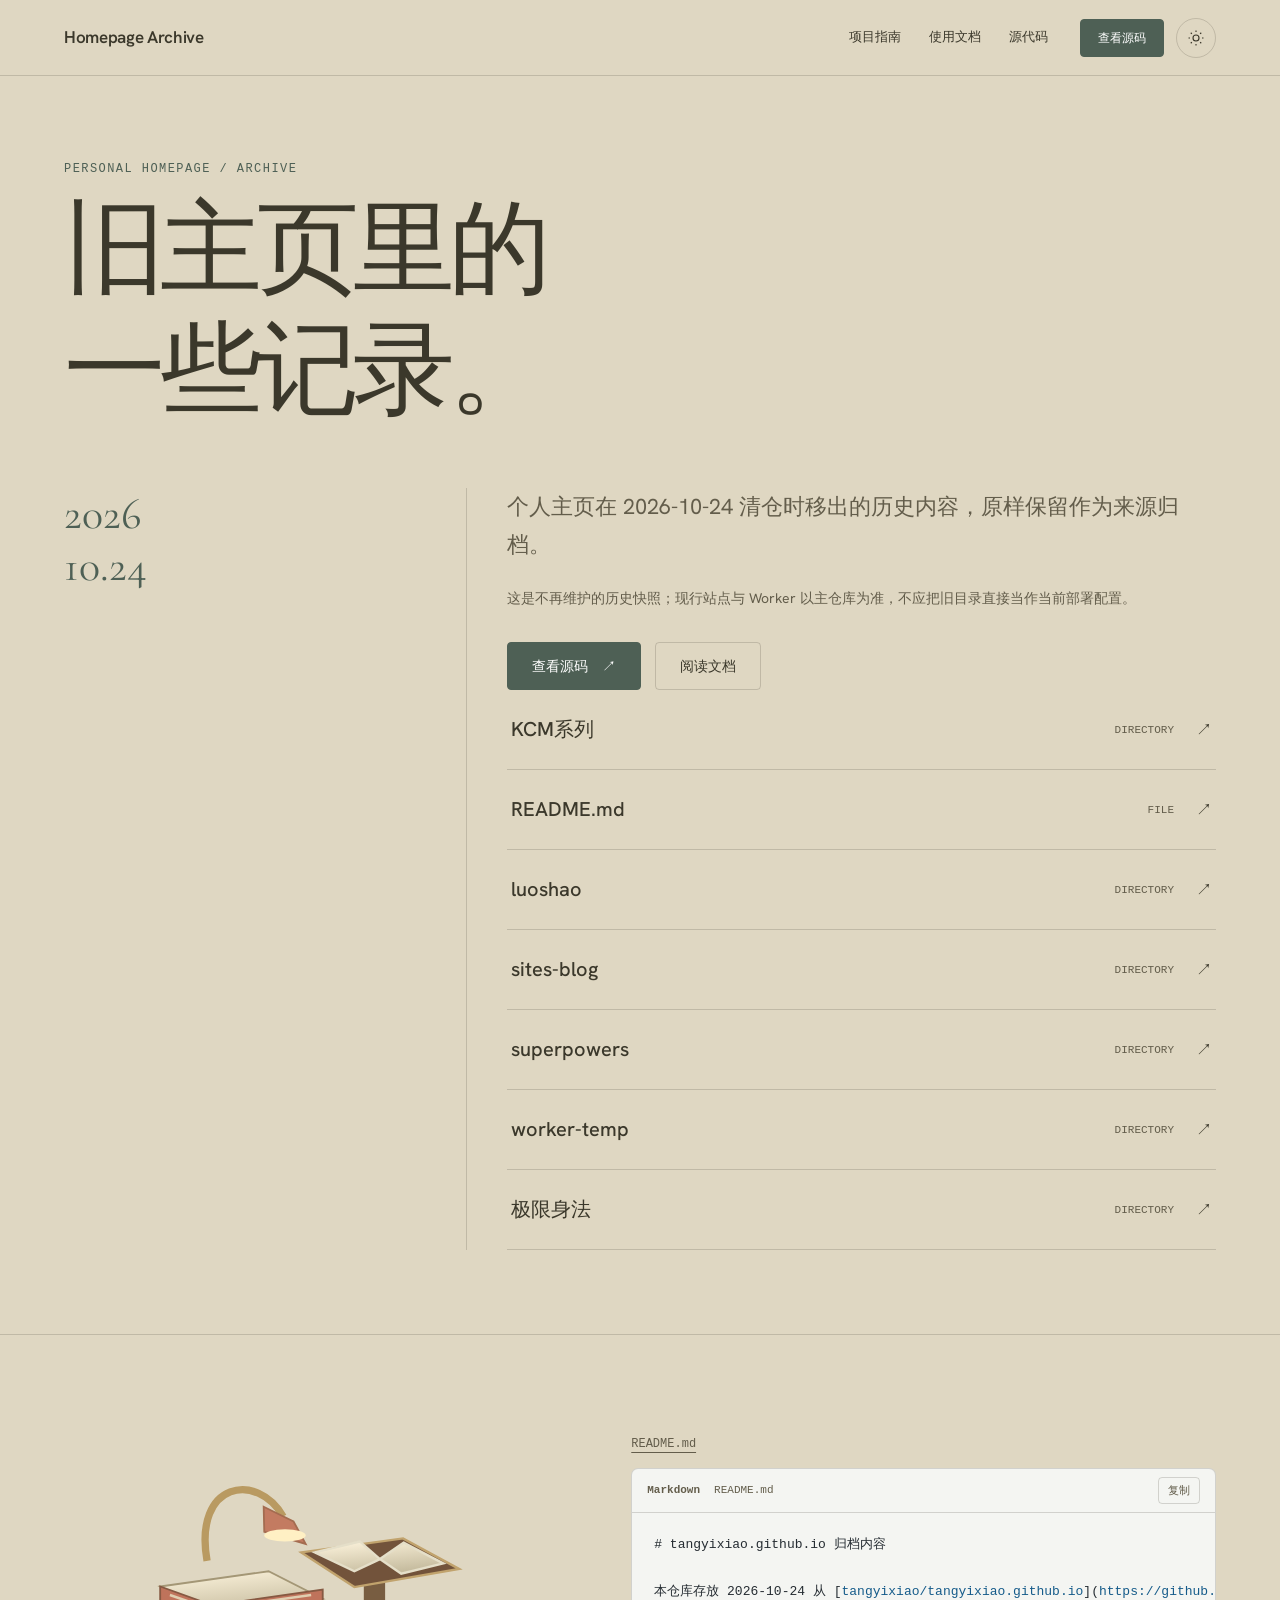
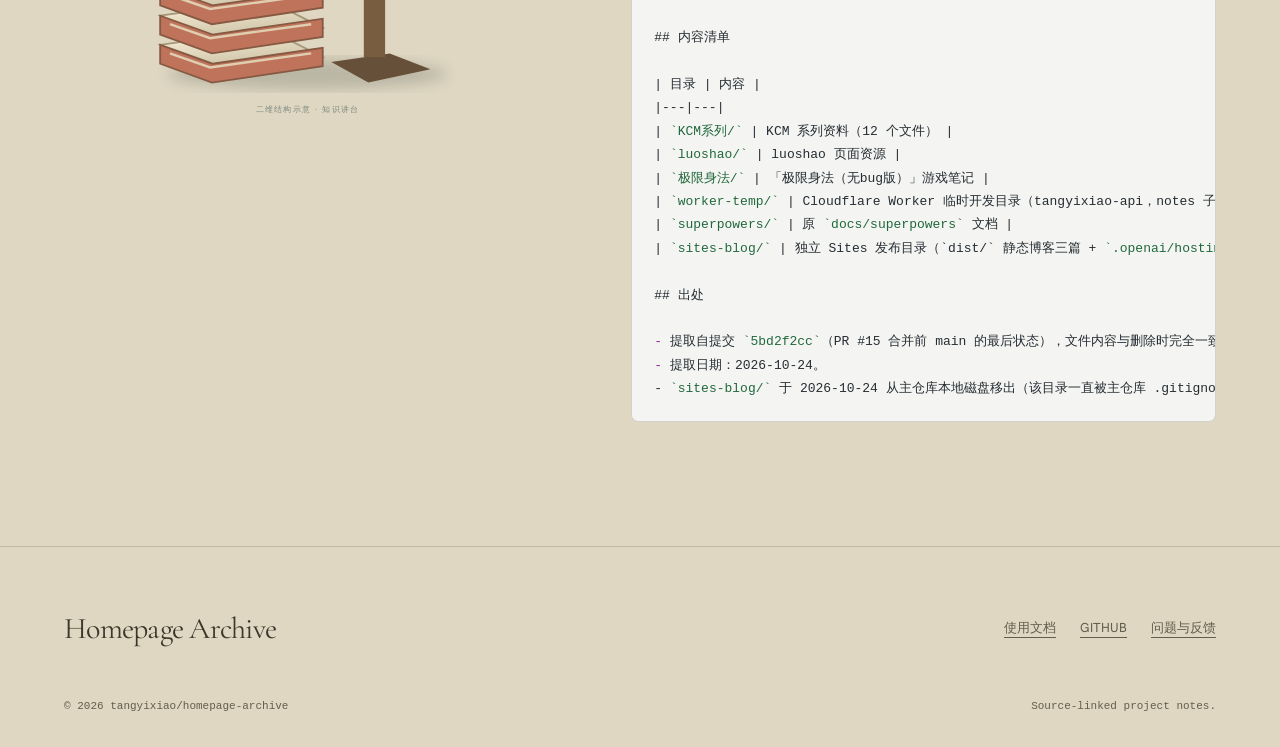
==== commit 1371ac0f: "feat(web): add a bilingual project guide" ====
--- a/index.html
+++ b/index.html
@@ -1,4 +1,4 @@
-<!doctype html><html lang="zh-CN" data-project="homepage-archive" data-family="timeline"><head><meta charset="utf-8"><meta name="viewport" content="width=device-width, initial-scale=1"><meta name="description" content="个人主页在 2026-10-24 清仓时移出的历史内容，原样保留作为来源归档。"><meta name="color-scheme" content="light dark"><title>Homepage Archive · 旧主页里的 一些记录。</title><link rel="stylesheet" href="assets/fonts/fonts.css"><link rel="stylesheet" href="assets/fonts/display.css"><link rel="stylesheet" href="assets/site.css"><link rel="stylesheet" href="assets/docs-v3.css"><link rel="stylesheet" href="assets/three/view3d.css"><link rel="stylesheet" href="assets/polish.css"><style>:root{--font-body:"Hanken Grotesk","PingFang SC","Microsoft YaHei",sans-serif;--font-text:var(--font-body);--model-accent:var(--accent);--font-display:"Cormorant Garamond","Songti SC","SimSun",serif;--font-mono:"Geist Mono","SFMono-Regular",Consolas,monospace}html[data-theme="light"]{--bg:#DFD7C2;--surface:#F4EAD3;--ink:#3B382B;--muted:#635d4b;--accent:#4e6055;--accent-ink:#FFFFFF;--line:color-mix(in srgb,#3B382B 19%,transparent);color-scheme:light}html[data-theme="dark"]{--bg:#23241B;--surface:#35392B;--ink:#EFE8D0;--muted:#aeb69a;--accent:#a3c6af;--accent-ink:#000000;--line:color-mix(in srgb,#EFE8D0 19%,transparent);color-scheme:dark}</style><script src="assets/theme.js"></script><link rel="icon" type="image/svg+xml" href="favicon.svg"></head><body><header class="nav site-nav"><div class="wrap nav-inner"><a class="skip-link" href="#top">跳到正文</a><a class="site-brand" href="index.html">Homepage Archive</a><nav class="site-links" aria-label="项目导航"><a href="docs.html">使用文档</a><a href="https://github.com/tangyixiao/homepage-archive">源代码</a></nav><div class="nav-controls"><a class="btn nav-cta" href="https://github.com/tangyixiao/homepage-archive">查看源码</a><button class="site-theme" type="button" data-theme-toggle aria-label="切换深浅色" aria-pressed="false"><svg width="18" height="18" viewBox="0 0 24 24" fill="none" stroke="currentColor" stroke-width="1.5" aria-hidden="true"><circle cx="12" cy="12" r="4"/><path d="M12 2v2m0 16v2M2 12h2m16 0h2M5 5l1.5 1.5m11 11L19 19M5 19l1.5-1.5m11-11L19 5"/></svg></button><button class="site-menu-toggle" data-menu-toggle type="button" aria-label="菜单" aria-expanded="false" aria-controls="site-drawer"><svg width="20" height="20" viewBox="0 0 20 20" fill="none" stroke="currentColor" stroke-width="1.4" aria-hidden="true"><path d="M3 6h14M3 14h14"/></svg></button></div></div><nav class="site-drawer" id="site-drawer" hidden><a href="index.html">项目首页</a><a href="docs.html">使用文档</a><a href="https://github.com/tangyixiao/homepage-archive">查看源码</a><p class="drawer-note">Homepage Archive</p></nav></header><main id="top"><article><section class="timeline-hero"><div class="wrap"><p class="eyebrow">PERSONAL HOMEPAGE / ARCHIVE</p><h1 class="timeline-title">旧主页里的<br>一些记录。</h1><div class="timeline-grid"><div class="timeline-date">2026<br>10.24</div><div class="timeline-entry"><p class="lede">个人主页在 2026-10-24 清仓时移出的历史内容，原样保留作为来源归档。</p><p class="status-note">这是不再维护的历史快照；现行站点与 Worker 以主仓库为准，不应把旧目录直接当作当前部署配置。</p><div class="actions"><a class="btn" href="https://github.com/tangyixiao/homepage-archive">查看源码 <span aria-hidden="true">↗</span></a><a class="btn secondary" href="docs.html">阅读文档</a></div><ul class="directory-list"><li><a href="https://github.com/tangyixiao/homepage-archive/tree/main/KCM%E7%B3%BB%E5%88%97"><strong>KCM系列</strong><span class="file-type">DIRECTORY</span><span aria-hidden="true">↗</span></a></li><li><a href="https://github.com/tangyixiao/homepage-archive/blob/main/README.md"><strong>README.md</strong><span class="file-type">FILE</span><span aria-hidden="true">↗</span></a></li><li><a href="https://github.com/tangyixiao/homepage-archive/tree/main/luoshao"><strong>luoshao</strong><span class="file-type">DIRECTORY</span><span aria-hidden="true">↗</span></a></li><li><a href="https://github.com/tangyixiao/homepage-archive/tree/main/sites-blog"><strong>sites-blog</strong><span class="file-type">DIRECTORY</span><span aria-hidden="true">↗</span></a></li><li><a href="https://github.com/tangyixiao/homepage-archive/tree/main/superpowers"><strong>superpowers</strong><span class="file-type">DIRECTORY</span><span aria-hidden="true">↗</span></a></li><li><a href="https://github.com/tangyixiao/homepage-archive/tree/main/worker-temp"><strong>worker-temp</strong><span class="file-type">DIRECTORY</span><span aria-hidden="true">↗</span></a></li><li><a href="https://github.com/tangyixiao/homepage-archive/tree/main/%E6%9E%81%E9%99%90%E8%BA%AB%E6%B3%95"><strong>极限身法</strong><span class="file-type">DIRECTORY</span><span aria-hidden="true">↗</span></a></li></ul></div></div></div></section><section class="section top-rule"><div class="wrap code-layout"><div class="project-3d" data-model="library" data-model-lang="zh-CN"><img src="assets/three/fallbacks/library.svg" alt="项目结构示意"></div><div class="source-area" id="source-code"><a class="source-link" href="https://github.com/tangyixiao/homepage-archive/blob/main/README.md">README.md</a><div class="docs-code" data-code-block><div class="docs-code-toolbar"><span class="docs-code-language">Markdown</span><span class="docs-code-file">README.md</span><button class="docs-code-copy" type="button" data-copy-code aria-label="复制代码">复制</button><span class="docs-copy-status" role="status" aria-live="polite"></span></div><pre tabindex="0"><code class="highlight language-markdown" data-language="markdown"><span class="tok-gh"># tangyixiao.github.io 归档内容</span>
+<!doctype html><html lang="zh-CN" data-project="homepage-archive" data-family="timeline"><head><meta charset="utf-8"><meta name="viewport" content="width=device-width, initial-scale=1"><meta name="description" content="个人主页在 2026-10-24 清仓时移出的历史内容，原样保留作为来源归档。"><meta name="color-scheme" content="light dark"><title>Homepage Archive · 旧主页里的 一些记录。</title><link rel="stylesheet" href="assets/fonts/fonts.css"><link rel="stylesheet" href="assets/fonts/display.css"><link rel="stylesheet" href="assets/site.css"><link rel="stylesheet" href="assets/docs-v3.css"><link rel="stylesheet" href="assets/three/view3d.css"><link rel="stylesheet" href="assets/polish.css"><style>:root{--font-body:"Hanken Grotesk","PingFang SC","Microsoft YaHei",sans-serif;--font-text:var(--font-body);--model-accent:var(--accent);--font-display:"Cormorant Garamond","Songti SC","SimSun",serif;--font-mono:"Geist Mono","SFMono-Regular",Consolas,monospace}html[data-theme="light"]{--bg:#DFD7C2;--surface:#F4EAD3;--ink:#3B382B;--muted:#635d4b;--accent:#4e6055;--accent-ink:#FFFFFF;--line:color-mix(in srgb,#3B382B 19%,transparent);color-scheme:light}html[data-theme="dark"]{--bg:#23241B;--surface:#35392B;--ink:#EFE8D0;--muted:#aeb69a;--accent:#a3c6af;--accent-ink:#000000;--line:color-mix(in srgb,#EFE8D0 19%,transparent);color-scheme:dark}</style><script src="assets/theme.js"></script><link rel="icon" type="image/svg+xml" href="favicon.svg"></head><body><header class="nav site-nav"><div class="wrap nav-inner"><a class="skip-link" href="#top">跳到正文</a><a class="site-brand" href="index.html">Homepage Archive</a><nav class="site-links" aria-label="项目导航"><a href="project-website/site/index.html">项目指南</a><a href="docs.html">使用文档</a><a href="https://github.com/tangyixiao/homepage-archive">源代码</a></nav><div class="nav-controls"><a class="btn nav-cta" href="https://github.com/tangyixiao/homepage-archive">查看源码</a><button class="site-theme" type="button" data-theme-toggle aria-label="切换深浅色" aria-pressed="false"><svg width="18" height="18" viewBox="0 0 24 24" fill="none" stroke="currentColor" stroke-width="1.5" aria-hidden="true"><circle cx="12" cy="12" r="4"/><path d="M12 2v2m0 16v2M2 12h2m16 0h2M5 5l1.5 1.5m11 11L19 19M5 19l1.5-1.5m11-11L19 5"/></svg></button><button class="site-menu-toggle" data-menu-toggle type="button" aria-label="菜单" aria-expanded="false" aria-controls="site-drawer"><svg width="20" height="20" viewBox="0 0 20 20" fill="none" stroke="currentColor" stroke-width="1.4" aria-hidden="true"><path d="M3 6h14M3 14h14"/></svg></button></div></div><nav class="site-drawer" id="site-drawer" hidden><a href="project-website/site/index.html">项目指南</a><a href="index.html">项目首页</a><a href="docs.html">使用文档</a><a href="https://github.com/tangyixiao/homepage-archive">查看源码</a><p class="drawer-note">Homepage Archive</p></nav></header><main id="top"><article><section class="timeline-hero"><div class="wrap"><p class="eyebrow">PERSONAL HOMEPAGE / ARCHIVE</p><h1 class="timeline-title">旧主页里的<br>一些记录。</h1><div class="timeline-grid"><div class="timeline-date">2026<br>10.24</div><div class="timeline-entry"><p class="lede">个人主页在 2026-10-24 清仓时移出的历史内容，原样保留作为来源归档。</p><p class="status-note">这是不再维护的历史快照；现行站点与 Worker 以主仓库为准，不应把旧目录直接当作当前部署配置。</p><div class="actions"><a class="btn" href="https://github.com/tangyixiao/homepage-archive">查看源码 <span aria-hidden="true">↗</span></a><a class="btn secondary" href="docs.html">阅读文档</a></div><ul class="directory-list"><li><a href="https://github.com/tangyixiao/homepage-archive/tree/main/KCM%E7%B3%BB%E5%88%97"><strong>KCM系列</strong><span class="file-type">DIRECTORY</span><span aria-hidden="true">↗</span></a></li><li><a href="https://github.com/tangyixiao/homepage-archive/blob/main/README.md"><strong>README.md</strong><span class="file-type">FILE</span><span aria-hidden="true">↗</span></a></li><li><a href="https://github.com/tangyixiao/homepage-archive/tree/main/luoshao"><strong>luoshao</strong><span class="file-type">DIRECTORY</span><span aria-hidden="true">↗</span></a></li><li><a href="https://github.com/tangyixiao/homepage-archive/tree/main/sites-blog"><strong>sites-blog</strong><span class="file-type">DIRECTORY</span><span aria-hidden="true">↗</span></a></li><li><a href="https://github.com/tangyixiao/homepage-archive/tree/main/superpowers"><strong>superpowers</strong><span class="file-type">DIRECTORY</span><span aria-hidden="true">↗</span></a></li><li><a href="https://github.com/tangyixiao/homepage-archive/tree/main/worker-temp"><strong>worker-temp</strong><span class="file-type">DIRECTORY</span><span aria-hidden="true">↗</span></a></li><li><a href="https://github.com/tangyixiao/homepage-archive/tree/main/%E6%9E%81%E9%99%90%E8%BA%AB%E6%B3%95"><strong>极限身法</strong><span class="file-type">DIRECTORY</span><span aria-hidden="true">↗</span></a></li></ul></div></div></div></section><section class="section top-rule"><div class="wrap code-layout"><div class="project-3d" data-model="library" data-model-lang="zh-CN"><img src="assets/three/fallbacks/library.svg" alt="项目结构示意"></div><div class="source-area" id="source-code"><a class="source-link" href="https://github.com/tangyixiao/homepage-archive/blob/main/README.md">README.md</a><div class="docs-code" data-code-block><div class="docs-code-toolbar"><span class="docs-code-language">Markdown</span><span class="docs-code-file">README.md</span><button class="docs-code-copy" type="button" data-copy-code aria-label="复制代码">复制</button><span class="docs-copy-status" role="status" aria-live="polite"></span></div><pre tabindex="0"><code class="highlight language-markdown" data-language="markdown"><span class="tok-gh"># tangyixiao.github.io 归档内容</span>
 
 本仓库存放 2026-10-24 从 [<span class="tok-nt">tangyixiao/tangyixiao.github.io</span>](<span class="tok-na">https://github.com/tangyixiao/tangyixiao.github.io</span>) 清仓时移除的遗留内容（[PR <span class="tok-ni">#15</span>](https://github.com/tangyixiao/tangyixiao.github.io/pull/15)），原样保留、不再维护。
 
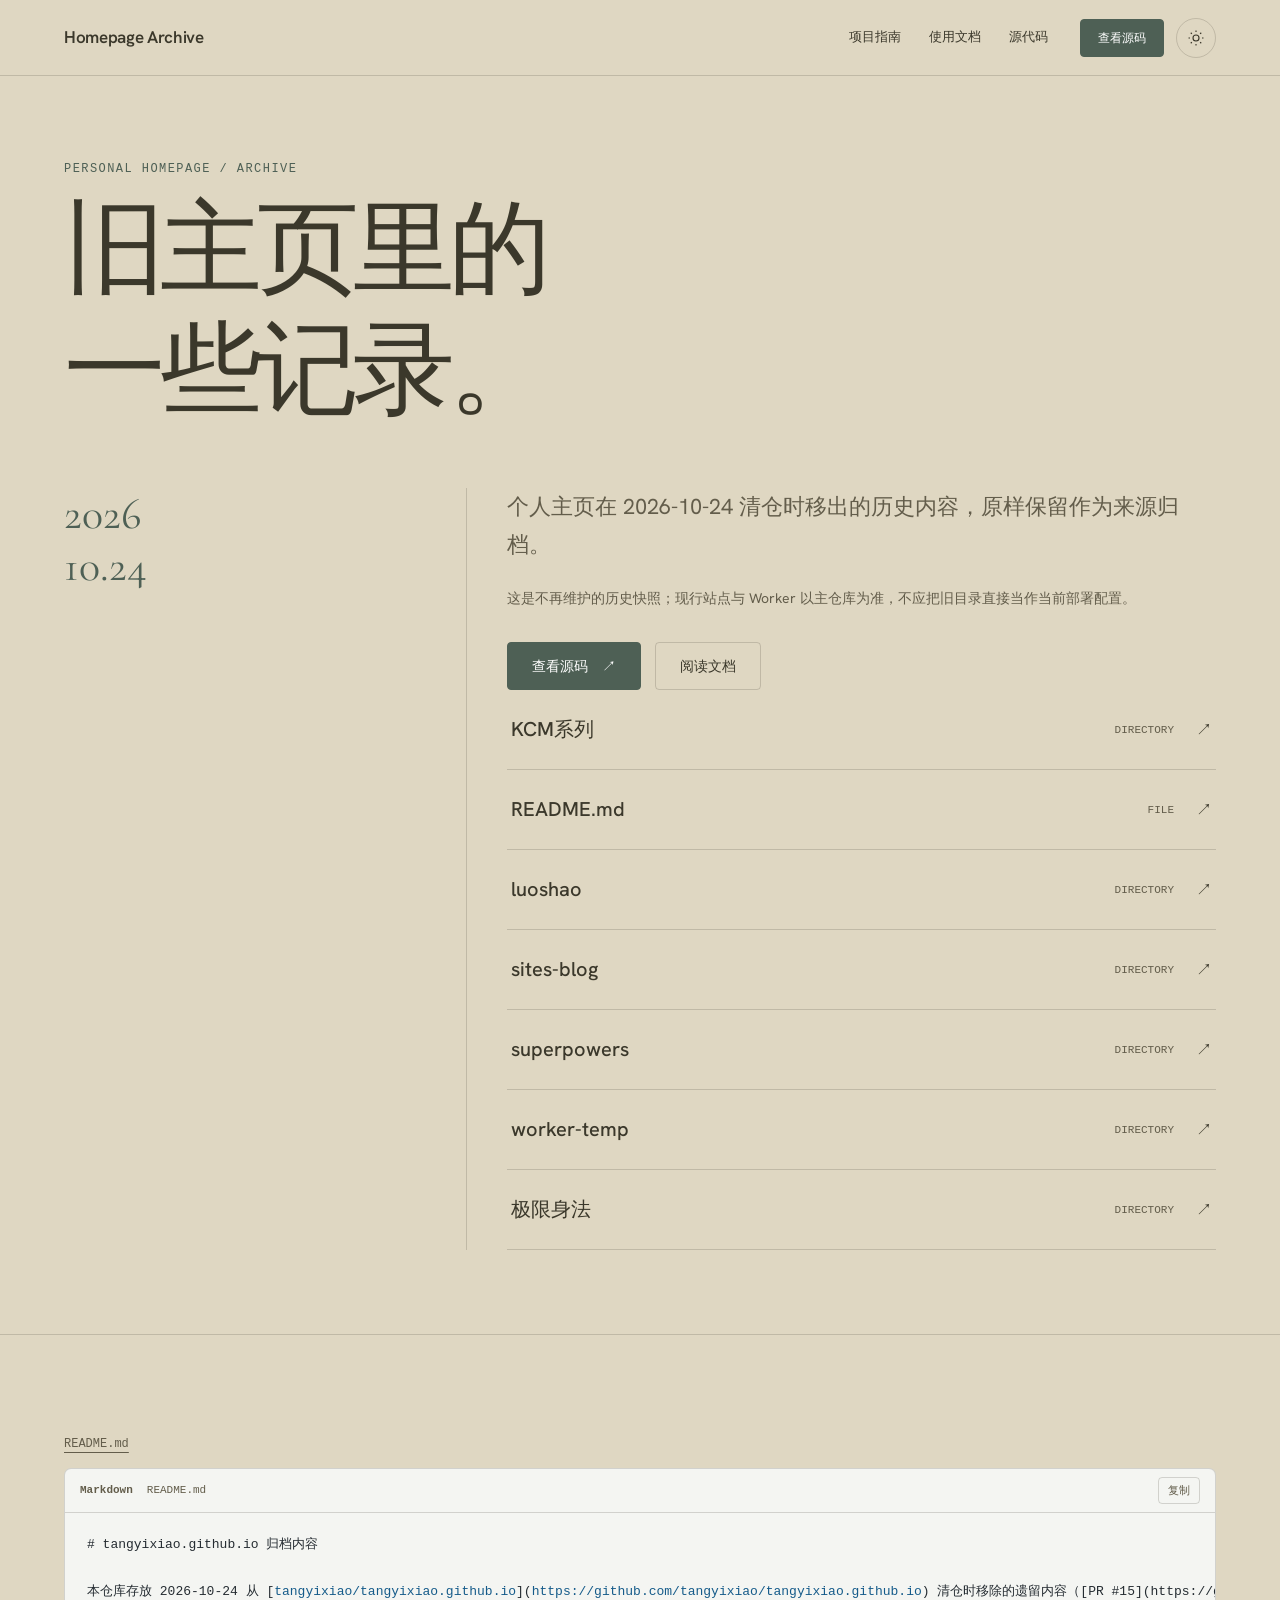
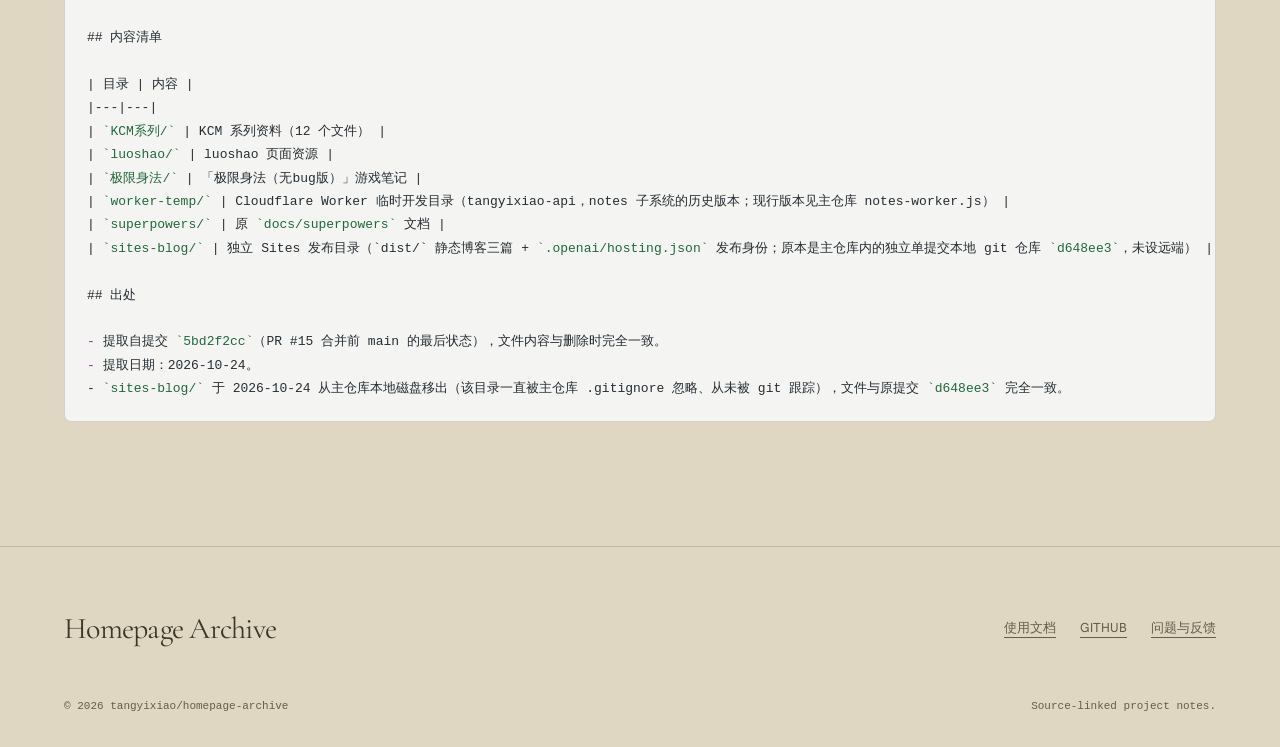
==== commit d430ca75: "fix(site): remove decorative 3D Remove the decorative model from the project homepage and its unused" ====
--- a/index.html
+++ b/index.html
@@ -1,4 +1,4 @@
-<!doctype html><html lang="zh-CN" data-project="homepage-archive" data-family="timeline"><head><meta charset="utf-8"><meta name="viewport" content="width=device-width, initial-scale=1"><meta name="description" content="个人主页在 2026-10-24 清仓时移出的历史内容，原样保留作为来源归档。"><meta name="color-scheme" content="light dark"><title>Homepage Archive · 旧主页里的 一些记录。</title><link rel="stylesheet" href="assets/fonts/fonts.css"><link rel="stylesheet" href="assets/fonts/display.css"><link rel="stylesheet" href="assets/site.css"><link rel="stylesheet" href="assets/docs-v3.css"><link rel="stylesheet" href="assets/three/view3d.css"><link rel="stylesheet" href="assets/polish.css"><style>:root{--font-body:"Hanken Grotesk","PingFang SC","Microsoft YaHei",sans-serif;--font-text:var(--font-body);--model-accent:var(--accent);--font-display:"Cormorant Garamond","Songti SC","SimSun",serif;--font-mono:"Geist Mono","SFMono-Regular",Consolas,monospace}html[data-theme="light"]{--bg:#DFD7C2;--surface:#F4EAD3;--ink:#3B382B;--muted:#635d4b;--accent:#4e6055;--accent-ink:#FFFFFF;--line:color-mix(in srgb,#3B382B 19%,transparent);color-scheme:light}html[data-theme="dark"]{--bg:#23241B;--surface:#35392B;--ink:#EFE8D0;--muted:#aeb69a;--accent:#a3c6af;--accent-ink:#000000;--line:color-mix(in srgb,#EFE8D0 19%,transparent);color-scheme:dark}</style><script src="assets/theme.js"></script><link rel="icon" type="image/svg+xml" href="favicon.svg"></head><body><header class="nav site-nav"><div class="wrap nav-inner"><a class="skip-link" href="#top">跳到正文</a><a class="site-brand" href="index.html">Homepage Archive</a><nav class="site-links" aria-label="项目导航"><a href="project-website/site/index.html">项目指南</a><a href="docs.html">使用文档</a><a href="https://github.com/tangyixiao/homepage-archive">源代码</a></nav><div class="nav-controls"><a class="btn nav-cta" href="https://github.com/tangyixiao/homepage-archive">查看源码</a><button class="site-theme" type="button" data-theme-toggle aria-label="切换深浅色" aria-pressed="false"><svg width="18" height="18" viewBox="0 0 24 24" fill="none" stroke="currentColor" stroke-width="1.5" aria-hidden="true"><circle cx="12" cy="12" r="4"/><path d="M12 2v2m0 16v2M2 12h2m16 0h2M5 5l1.5 1.5m11 11L19 19M5 19l1.5-1.5m11-11L19 5"/></svg></button><button class="site-menu-toggle" data-menu-toggle type="button" aria-label="菜单" aria-expanded="false" aria-controls="site-drawer"><svg width="20" height="20" viewBox="0 0 20 20" fill="none" stroke="currentColor" stroke-width="1.4" aria-hidden="true"><path d="M3 6h14M3 14h14"/></svg></button></div></div><nav class="site-drawer" id="site-drawer" hidden><a href="project-website/site/index.html">项目指南</a><a href="index.html">项目首页</a><a href="docs.html">使用文档</a><a href="https://github.com/tangyixiao/homepage-archive">查看源码</a><p class="drawer-note">Homepage Archive</p></nav></header><main id="top"><article><section class="timeline-hero"><div class="wrap"><p class="eyebrow">PERSONAL HOMEPAGE / ARCHIVE</p><h1 class="timeline-title">旧主页里的<br>一些记录。</h1><div class="timeline-grid"><div class="timeline-date">2026<br>10.24</div><div class="timeline-entry"><p class="lede">个人主页在 2026-10-24 清仓时移出的历史内容，原样保留作为来源归档。</p><p class="status-note">这是不再维护的历史快照；现行站点与 Worker 以主仓库为准，不应把旧目录直接当作当前部署配置。</p><div class="actions"><a class="btn" href="https://github.com/tangyixiao/homepage-archive">查看源码 <span aria-hidden="true">↗</span></a><a class="btn secondary" href="docs.html">阅读文档</a></div><ul class="directory-list"><li><a href="https://github.com/tangyixiao/homepage-archive/tree/main/KCM%E7%B3%BB%E5%88%97"><strong>KCM系列</strong><span class="file-type">DIRECTORY</span><span aria-hidden="true">↗</span></a></li><li><a href="https://github.com/tangyixiao/homepage-archive/blob/main/README.md"><strong>README.md</strong><span class="file-type">FILE</span><span aria-hidden="true">↗</span></a></li><li><a href="https://github.com/tangyixiao/homepage-archive/tree/main/luoshao"><strong>luoshao</strong><span class="file-type">DIRECTORY</span><span aria-hidden="true">↗</span></a></li><li><a href="https://github.com/tangyixiao/homepage-archive/tree/main/sites-blog"><strong>sites-blog</strong><span class="file-type">DIRECTORY</span><span aria-hidden="true">↗</span></a></li><li><a href="https://github.com/tangyixiao/homepage-archive/tree/main/superpowers"><strong>superpowers</strong><span class="file-type">DIRECTORY</span><span aria-hidden="true">↗</span></a></li><li><a href="https://github.com/tangyixiao/homepage-archive/tree/main/worker-temp"><strong>worker-temp</strong><span class="file-type">DIRECTORY</span><span aria-hidden="true">↗</span></a></li><li><a href="https://github.com/tangyixiao/homepage-archive/tree/main/%E6%9E%81%E9%99%90%E8%BA%AB%E6%B3%95"><strong>极限身法</strong><span class="file-type">DIRECTORY</span><span aria-hidden="true">↗</span></a></li></ul></div></div></div></section><section class="section top-rule"><div class="wrap code-layout"><div class="project-3d" data-model="library" data-model-lang="zh-CN"><img src="assets/three/fallbacks/library.svg" alt="项目结构示意"></div><div class="source-area" id="source-code"><a class="source-link" href="https://github.com/tangyixiao/homepage-archive/blob/main/README.md">README.md</a><div class="docs-code" data-code-block><div class="docs-code-toolbar"><span class="docs-code-language">Markdown</span><span class="docs-code-file">README.md</span><button class="docs-code-copy" type="button" data-copy-code aria-label="复制代码">复制</button><span class="docs-copy-status" role="status" aria-live="polite"></span></div><pre tabindex="0"><code class="highlight language-markdown" data-language="markdown"><span class="tok-gh"># tangyixiao.github.io 归档内容</span>
+<!doctype html><html lang="zh-CN" data-project="homepage-archive" data-family="timeline"><head><meta charset="utf-8"><meta name="viewport" content="width=device-width, initial-scale=1"><meta name="description" content="个人主页在 2026-10-24 清仓时移出的历史内容，原样保留作为来源归档。"><meta name="color-scheme" content="light dark"><title>Homepage Archive · 旧主页里的 一些记录。</title><link rel="stylesheet" href="assets/fonts/fonts.css"><link rel="stylesheet" href="assets/fonts/display.css"><link rel="stylesheet" href="assets/site.css"><link rel="stylesheet" href="assets/docs-v3.css"><link rel="stylesheet" href="assets/polish.css"><style>:root{--font-body:"Hanken Grotesk","PingFang SC","Microsoft YaHei",sans-serif;--font-text:var(--font-body);--model-accent:var(--accent);--font-display:"Cormorant Garamond","Songti SC","SimSun",serif;--font-mono:"Geist Mono","SFMono-Regular",Consolas,monospace}html[data-theme="light"]{--bg:#DFD7C2;--surface:#F4EAD3;--ink:#3B382B;--muted:#635d4b;--accent:#4e6055;--accent-ink:#FFFFFF;--line:color-mix(in srgb,#3B382B 19%,transparent);color-scheme:light}html[data-theme="dark"]{--bg:#23241B;--surface:#35392B;--ink:#EFE8D0;--muted:#aeb69a;--accent:#a3c6af;--accent-ink:#000000;--line:color-mix(in srgb,#EFE8D0 19%,transparent);color-scheme:dark}</style><script src="assets/theme.js"></script><link rel="icon" type="image/svg+xml" href="favicon.svg"></head><body><header class="nav site-nav"><div class="wrap nav-inner"><a class="skip-link" href="#top">跳到正文</a><a class="site-brand" href="index.html">Homepage Archive</a><nav class="site-links" aria-label="项目导航"><a href="project-website/site/index.html">项目指南</a><a href="docs.html">使用文档</a><a href="https://github.com/tangyixiao/homepage-archive">源代码</a></nav><div class="nav-controls"><a class="btn nav-cta" href="https://github.com/tangyixiao/homepage-archive">查看源码</a><button class="site-theme" type="button" data-theme-toggle aria-label="切换深浅色" aria-pressed="false"><svg width="18" height="18" viewBox="0 0 24 24" fill="none" stroke="currentColor" stroke-width="1.5" aria-hidden="true"><circle cx="12" cy="12" r="4"/><path d="M12 2v2m0 16v2M2 12h2m16 0h2M5 5l1.5 1.5m11 11L19 19M5 19l1.5-1.5m11-11L19 5"/></svg></button><button class="site-menu-toggle" data-menu-toggle type="button" aria-label="菜单" aria-expanded="false" aria-controls="site-drawer"><svg width="20" height="20" viewBox="0 0 20 20" fill="none" stroke="currentColor" stroke-width="1.4" aria-hidden="true"><path d="M3 6h14M3 14h14"/></svg></button></div></div><nav class="site-drawer" id="site-drawer" hidden><a href="project-website/site/index.html">项目指南</a><a href="index.html">项目首页</a><a href="docs.html">使用文档</a><a href="https://github.com/tangyixiao/homepage-archive">查看源码</a><p class="drawer-note">Homepage Archive</p></nav></header><main id="top"><article><section class="timeline-hero"><div class="wrap"><p class="eyebrow">PERSONAL HOMEPAGE / ARCHIVE</p><h1 class="timeline-title">旧主页里的<br>一些记录。</h1><div class="timeline-grid"><div class="timeline-date">2026<br>10.24</div><div class="timeline-entry"><p class="lede">个人主页在 2026-10-24 清仓时移出的历史内容，原样保留作为来源归档。</p><p class="status-note">这是不再维护的历史快照；现行站点与 Worker 以主仓库为准，不应把旧目录直接当作当前部署配置。</p><div class="actions"><a class="btn" href="https://github.com/tangyixiao/homepage-archive">查看源码 <span aria-hidden="true">↗</span></a><a class="btn secondary" href="docs.html">阅读文档</a></div><ul class="directory-list"><li><a href="https://github.com/tangyixiao/homepage-archive/tree/main/KCM%E7%B3%BB%E5%88%97"><strong>KCM系列</strong><span class="file-type">DIRECTORY</span><span aria-hidden="true">↗</span></a></li><li><a href="https://github.com/tangyixiao/homepage-archive/blob/main/README.md"><strong>README.md</strong><span class="file-type">FILE</span><span aria-hidden="true">↗</span></a></li><li><a href="https://github.com/tangyixiao/homepage-archive/tree/main/luoshao"><strong>luoshao</strong><span class="file-type">DIRECTORY</span><span aria-hidden="true">↗</span></a></li><li><a href="https://github.com/tangyixiao/homepage-archive/tree/main/sites-blog"><strong>sites-blog</strong><span class="file-type">DIRECTORY</span><span aria-hidden="true">↗</span></a></li><li><a href="https://github.com/tangyixiao/homepage-archive/tree/main/superpowers"><strong>superpowers</strong><span class="file-type">DIRECTORY</span><span aria-hidden="true">↗</span></a></li><li><a href="https://github.com/tangyixiao/homepage-archive/tree/main/worker-temp"><strong>worker-temp</strong><span class="file-type">DIRECTORY</span><span aria-hidden="true">↗</span></a></li><li><a href="https://github.com/tangyixiao/homepage-archive/tree/main/%E6%9E%81%E9%99%90%E8%BA%AB%E6%B3%95"><strong>极限身法</strong><span class="file-type">DIRECTORY</span><span aria-hidden="true">↗</span></a></li></ul></div></div></div></section><section class="section top-rule"><div class="wrap"><div class="source-area" id="source-code"><a class="source-link" href="https://github.com/tangyixiao/homepage-archive/blob/main/README.md">README.md</a><div class="docs-code" data-code-block><div class="docs-code-toolbar"><span class="docs-code-language">Markdown</span><span class="docs-code-file">README.md</span><button class="docs-code-copy" type="button" data-copy-code aria-label="复制代码">复制</button><span class="docs-copy-status" role="status" aria-live="polite"></span></div><pre tabindex="0"><code class="highlight language-markdown" data-language="markdown"><span class="tok-gh"># tangyixiao.github.io 归档内容</span>
 
 本仓库存放 2026-10-24 从 [<span class="tok-nt">tangyixiao/tangyixiao.github.io</span>](<span class="tok-na">https://github.com/tangyixiao/tangyixiao.github.io</span>) 清仓时移除的遗留内容（[PR <span class="tok-ni">#15</span>](https://github.com/tangyixiao/tangyixiao.github.io/pull/15)），原样保留、不再维护。
 
@@ -17,4 +17,4 @@
 
 <span class="tok-k">-</span><span class="tok-w"> </span>提取自提交 <span class="tok-sb">`5bd2f2cc`</span>（PR <span class="tok-ni">#15</span> 合并前 main 的最后状态），文件内容与删除时完全一致。
 <span class="tok-k">-</span><span class="tok-w"> </span>提取日期：2026-10-24。
-- <span class="tok-sb">`sites-blog/`</span> 于 2026-10-24 从主仓库本地磁盘移出（该目录一直被主仓库 .gitignore 忽略、从未被 git 跟踪），文件与原提交 <span class="tok-sb">`d648ee3`</span> 完全一致。</code></pre></div></div></div></section></article></main><footer class="site-footer"><div class="wrap"><div class="footer-top"><span class="footer-name">Homepage Archive</span><nav class="footer-links"><a href="docs.html">使用文档</a><a href="https://github.com/tangyixiao/homepage-archive">GITHUB</a><a href="https://github.com/tangyixiao/homepage-archive/issues">问题与反馈</a></nav></div><div class="footer-bottom"><span>© 2026 tangyixiao/homepage-archive</span><span>Source-linked project notes.</span></div></div></footer><script src="assets/site.js" defer></script><script src="assets/docs-v3.js" defer></script><script type="module" src="assets/three/view3d.js"></script></body></html>+- <span class="tok-sb">`sites-blog/`</span> 于 2026-10-24 从主仓库本地磁盘移出（该目录一直被主仓库 .gitignore 忽略、从未被 git 跟踪），文件与原提交 <span class="tok-sb">`d648ee3`</span> 完全一致。</code></pre></div></div></div></section></article></main><footer class="site-footer"><div class="wrap"><div class="footer-top"><span class="footer-name">Homepage Archive</span><nav class="footer-links"><a href="docs.html">使用文档</a><a href="https://github.com/tangyixiao/homepage-archive">GITHUB</a><a href="https://github.com/tangyixiao/homepage-archive/issues">问题与反馈</a></nav></div><div class="footer-bottom"><span>© 2026 tangyixiao/homepage-archive</span><span>Source-linked project notes.</span></div></div></footer><script src="assets/site.js" defer></script><script src="assets/docs-v3.js" defer></script></body></html>
